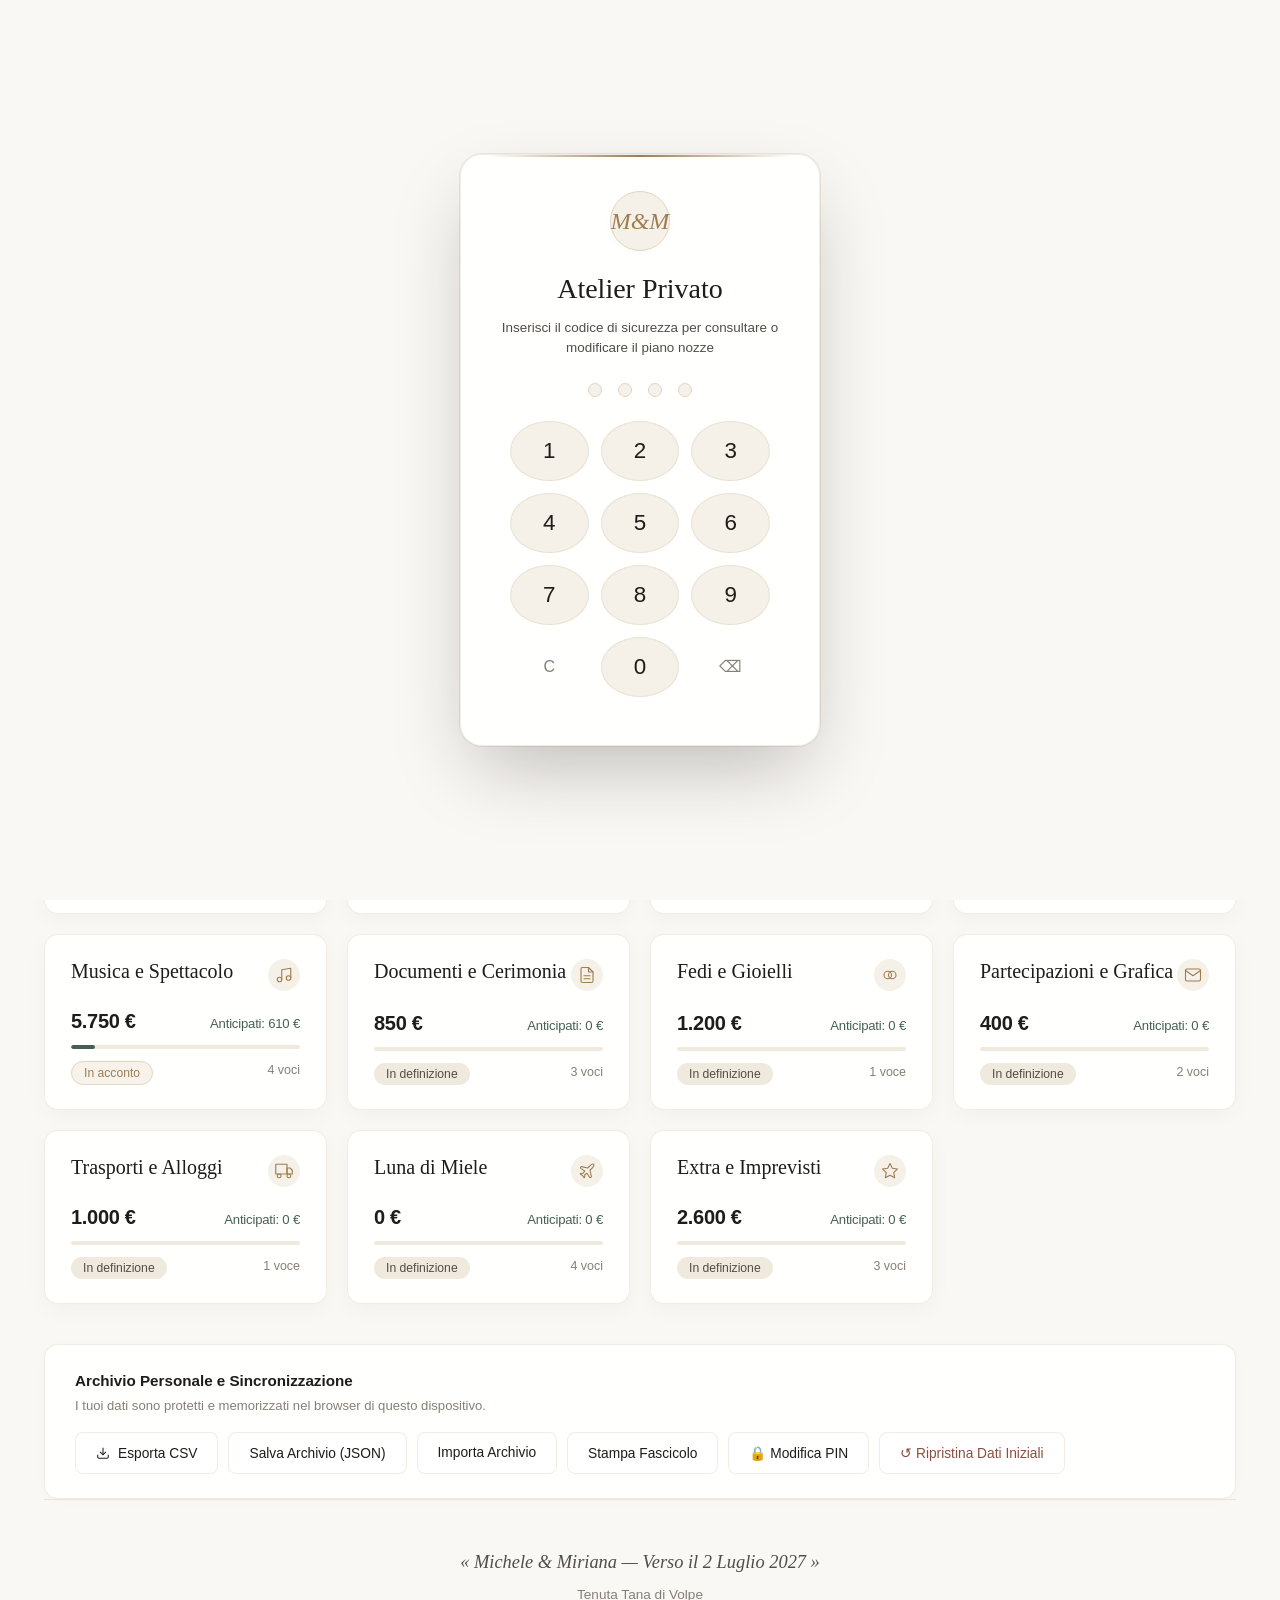
==== index.html @ f3fd460b "Gestione persistente e trasparente IVA: resoconto equazione (es. 150 + 15 = 165€), prezzo a persona " ====
<!DOCTYPE html>
<html lang="it">
<head>
  <meta charset="UTF-8">
  <meta name="viewport" content="width=device-width, initial-scale=1.0, viewport-fit=cover">
  <meta name="apple-mobile-web-app-capable" content="yes">
  <meta name="apple-mobile-web-app-status-bar-style" content="default">
  <meta name="apple-mobile-web-app-title" content="Nozze M&M">
  <meta name="theme-color" content="#FBF9F5">
  <meta name="format-detection" content="telephone=no">
  <meta name="robots" content="noindex, nofollow, noarchive">
  <meta http-equiv="Content-Security-Policy" content="default-src 'self' data: blob:; script-src 'self' 'unsafe-inline' blob:; style-src 'self' 'unsafe-inline' https://fonts.googleapis.com; font-src 'self' https://fonts.gstatic.com data:; img-src 'self' data: https: blob:; connect-src 'self' https://*.supabase.co https://rpccqbydibkmkpmrlxgv.supabase.co blob:; object-src 'none'; frame-ancestors 'none'; base-uri 'self';">
  <link rel="manifest" href="manifest.json">
  <link rel="apple-touch-icon" href="data:image/svg+xml,<svg xmlns='http://www.w3.org/2000/svg' viewBox='0 0 512 512' width='512' height='512'><rect width='512' height='512' fill='%23FBF9F5'/><circle cx='256' cy='256' r='220' stroke='%239E7D50' stroke-width='8' fill='%23F7F4EE'/><circle cx='256' cy='256' r='200' stroke='%23ECE5DA' stroke-width='4' fill='none'/><text x='50%' y='55%' dominant-baseline='middle' text-anchor='middle' font-family='Georgia, serif' font-style='italic' font-size='160' fill='%239E7D50'>M&amp;M</text></svg>">
  <title>Michele & Miriana — Il Nostro Matrimonio</title>
  <link rel="stylesheet" href="css/style.css">
</head>
<body>

  <div class="app-wrapper">

    <!-- HEADER EDITORIALE -->
    <header class="atelier-header">
      <div class="header-lead-row">
        <div class="brand-monogram-block">
          <div class="monogram-circle" title="Michele & Miriana">M&M</div>
          <div class="brand-details">
            <h1>Michele & Miriana</h1>
            <div class="brand-meta-line">
              <span class="meta-tag-soft">Venerdì, 2 Luglio 2027</span>
              <span class="meta-divider">•</span>
              <span>Tenuta Tana di Volpe</span>
              <span class="meta-divider">•</span>
              <span id="header-guests-count">112 Ospiti</span>
            </div>
          </div>
        </div>

        <!-- BLOCCO COUNTDOWN & STATO SINCRONIZZAZIONE -->
        <div class="header-time-block">
          <div class="countdown-strip">
            <span class="countdown-intro">Al Grande Giorno</span>
            <div class="countdown-counter">
              <span id="countdown-days">—</span><small>giorni</small>
              <span id="countdown-hours">—</span><small>ore</small>
              <span id="countdown-mins">—</span><small>min</small>
            </div>
          </div>
          <button type="button" class="btn-sync-badge" id="btn-manual-cloud-sync" title="Tocca per aggiornare subito dal Cloud">
            <span class="sync-dot" id="sync-status-dot"></span>
            <span id="sync-status-text">Sincronizzato</span>
          </button>
        </div>
      </div>

      <!-- NAVIGAZIONE A SCHEDE -->
      <div class="header-nav-row">
        <nav class="atelier-nav">
          <button class="nav-link-btn active" data-tab="overview">
            <svg width="15" height="15" viewBox="0 0 24 24" fill="none" stroke="currentColor" stroke-width="1.8"><rect x="3" y="3" width="7" height="7"/><rect x="14" y="3" width="7" height="7"/><rect x="14" y="14" width="7" height="7"/><rect x="3" y="14" width="7" height="7"/></svg>
            <span>Quadro<br>d'Insieme</span>
          </button>
          <button class="nav-link-btn" data-tab="expenses">
            <svg width="15" height="15" viewBox="0 0 24 24" fill="none" stroke="currentColor" stroke-width="1.8"><line x1="8" y1="6" x2="21" y2="6"/><line x1="8" y1="12" x2="21" y2="12"/><line x1="8" y1="18" x2="21" y2="18"/><line x1="3" y1="6" x2="3.01" y2="6"/><line x1="3" y1="12" x2="3.01" y2="12"/><line x1="3" y1="18" x2="3.01" y2="18"/></svg>
            <span>Voci &<br>Servizi</span>
          </button>
          <button class="nav-link-btn" data-tab="savings">
            <svg width="15" height="15" viewBox="0 0 24 24" fill="none" stroke="currentColor" stroke-width="1.8"><path d="M19 5c-1.5 0-2.8 1.4-3 2-3.5-1.5-11-.3-11 5 0 1.8 0 3 2 4.5V20h4v-2h3v2h4v-4c1-.5 1.7-1 2-2h.5c1.4 0 2.5-1.1 2.5-2.5C23 8.9 21.6 5 19 5z"/></svg>
            <span>Piano di<br>Copertura</span>
          </button>
          <button class="nav-link-btn" data-tab="balance">
            <svg width="15" height="15" viewBox="0 0 24 24" fill="none" stroke="currentColor" stroke-width="1.8"><circle cx="12" cy="12" r="10"/><path d="M12 2a14.5 14.5 0 0 0 0 20 14.5 14.5 0 0 0 0-20"/><path d="M2 12h20"/></svg>
            <span>Bilancio<br>di Coppia</span>
          </button>
          <button class="nav-link-btn" data-tab="guests">
            <svg width="15" height="15" viewBox="0 0 24 24" fill="none" stroke="currentColor" stroke-width="1.8"><path d="M17 21v-2a4 4 0 0 0-4-4H5a4 4 0 0 0-4 4v2"/><circle cx="9" cy="7" r="4"/><path d="M23 21v-2a4 4 0 0 0-3-3.87"/><path d="M16 3.13a4 4 0 0 1 0 7.75"/></svg>
            <span>Ospiti &<br>Doni</span>
          </button>
        </nav>
      </div>
    </header>

    <!-- SIMULATORE TEMPORALE (NON VISIBILE IN PRIMO PIANO, ID PRESERVATI PER COMPATIBILITÀ) -->
    <div id="timeline-stepper-panel" class="is-hidden">
      <span id="timeline-status-badge"></span>
      <span id="timeline-badge-label"></span>
      <span id="timeline-headline-date"></span>
      <span id="timeline-stat-elapsed"></span>
      <span id="timeline-stat-pct"></span>
      <span id="timeline-stat-remaining"></span>
      <button id="btn-timeline-prev"></button>
      <button id="btn-timeline-reset"></button>
      <button id="btn-timeline-next"></button>
      <input type="range" id="timeline-slider">
    </div>

    <!-- ======================================================================
         VISTA 1: QUADRO D'INSIEME
         ====================================================================== -->
    <div id="view-overview">
      
      <!-- HERO STATISTICO FINANZIARIO -->
      <section class="hero-financial-panel">
        <div class="lead-stat-block">
          <span class="stat-eyebrow">Il Nostro Matrimonio</span>
          <div class="stat-hero-number amount" id="metric-total-budget">—</div>
          <div class="stat-caption">
            Budget previsto per <span id="hero-guests-note">112</span> invitati a Tenuta Tana di Volpe
          </div>

          <!-- Barra di avanzamento a segmenti -->
          <div class="flow-bar-container">
            <div class="flow-bar-track">
              <div class="flow-bar-paid" id="flow-paid-segment"></div>
              <div class="flow-bar-remaining" id="flow-rem-segment"></div>
            </div>
            <div class="flow-bar-legend">
              <div class="flow-legend-item">
                <span class="flow-dot flow-dot-sage"></span>
                <span>Già versato: <strong id="metric-total-paid" class="amount">—</strong> (<span id="global-progress-text">—</span>)</span>
              </div>
              <div class="flow-legend-item">
                <span class="flow-dot flow-dot-bronze"></span>
                <span>Da saldare: <strong id="metric-remaining" class="amount">—</strong></span>
              </div>
            </div>
          </div>
        </div>

        <!-- Colonna Bilanciamento Intimo -->
        <div class="couple-intimate-balance">
          <div class="intimate-balance-header">
            <span class="intimate-balance-title">Anticipi di Coppia</span>
            <div class="intimate-balance-pills">
              <span class="pill-person michele">Michele</span>
              <span class="pill-person miriana">Miriana</span>
            </div>
          </div>

          <div class="balance-split-line">
            <div class="balance-split-m" id="split-bar-michele"></div>
            <div class="balance-split-mir" id="split-bar-miriana"></div>
          </div>

          <div class="intimate-balance-numbers">
            <span id="split-txt-michele" class="num">—</span>
            <span id="split-txt-miriana" class="num">—</span>
          </div>

          <div class="intimate-note">
            Tenuta Tana di Volpe, catering, fotografo e Gruppo Arechi avviati con acconti dedicati.
          </div>
        </div>
      </section>

      <!-- GALLERIA DELLE CATEGORIE -->
      <section>
        <div class="section-headline-block">
          <div>
            <h2 class="section-headline-title">Dettaglio per Aree</h2>
            <div class="section-headline-sub">Stato dei preparativi e contratti confermati</div>
          </div>
        </div>

        <div class="category-atelier-grid" id="category-cards-grid">
          <!-- Generato dinamicamente con stile sartoriale -->
        </div>
      </section>

    </div>

    <!-- ======================================================================
         VISTA 2: VOCI & SERVIZI (LEDGER RAFFINATO)
         ====================================================================== -->
    <div id="view-expenses" class="app-view-tab is-hidden">
      
      <div class="ledger-container">
        <!-- Toolbar Ricerca e Filtri -->
        <div class="ledger-toolbar">
          <div class="ledger-search-box">
            <svg width="15" height="15" viewBox="0 0 24 24" fill="none" stroke="currentColor" stroke-width="1.8"><circle cx="11" cy="11" r="8"/><line x1="21" y1="21" x2="16.65" y2="16.65"/></svg>
            <input type="text" id="search-expenses" class="ledger-search-input" placeholder="Cerca voce, atelier o note...">
          </div>

          <div class="ledger-filters">
            <select id="filter-category" class="ledger-select">
              <option value="all">Tutte le Aree</option>
            </select>

            <select id="filter-payer" class="ledger-select">
              <option value="all">Tutti i Contributi</option>
              <option value="michele">Curato da Michele</option>
              <option value="miriana">Curato da Miriana</option>
              <option value="family">Dono/Famiglie</option>
              <option value="both">Insieme (50/50)</option>
              <option value="unpaid">Da definire</option>
            </select>

            <select id="filter-status" class="ledger-select">
              <option value="all">Tutti gli Accordi</option>
              <option value="pianificato">In pianificazione</option>
              <option value="acconto">Acconto versato</option>
              <option value="saldato">Completato</option>
            </select>

            <button class="btn-noble btn-noble-primary" id="btn-new-expense-table">
              + Aggiungi
            </button>
          </div>
        </div>

        <!-- Tabella Registro -->
        <div class="ledger-table-wrap">
          <table class="ledger-table">
            <thead>
              <tr>
                <th class="col-item">Servizio & Dettaglio</th>
                <th class="col-investment">Investimento</th>
                <th class="col-advanced">Anticipi Curati</th>
                <th class="col-remaining">Rimanente</th>
                <th class="col-status">Accordo</th>
                <th class="col-notes">Accordi & Note</th>
                <th class="col-actions"></th>
              </tr>
            </thead>
            <tbody id="expenses-table-body">
              <!-- Popolato dinamicamente -->
            </tbody>
          </table>
        </div>
      </div>

    </div>

    <!-- ======================================================================
         VISTA 3: PIANO DI COPERTURA & RISERVE
         ====================================================================== -->
    <div id="view-savings" class="app-view-tab is-hidden">
      
      <!-- Intestazione Piano di Copertura con Azione Modifica -->
      <div class="view-header-strip">
        <div>
          <h2 class="section-headline-title">Piano di Copertura & Riserve</h2>
          <div class="section-headline-sub">
            <span>Dettaglio disponibilità personali, accumulo mensile e contributi dedicati</span>
            <span class="meta-divider">•</span>
            <span class="timeline-indicator-tag">
              <span class="today-dot"></span>
              <span>Stato al <strong id="savings-today-date">—</strong> (<strong id="savings-months-left-badge">—</strong> mesi all'evento)</span>
            </span>
          </div>
        </div>
        <button class="btn-noble btn-noble-primary" id="btn-open-savings-modal" type="button">
          <svg width="14" height="14" viewBox="0 0 24 24" fill="none" stroke="currentColor" stroke-width="2"><path d="M11 4H4a2 2 0 0 0-2 2v14a2 2 0 0 0 2 2h14a2 2 0 0 0 2-2v-7"/><path d="M18.5 2.5a2.121 2.121 0 0 1 3 3L12 15l-4 1 1-4 9.5-9.5z"/></svg>
          Modifica Parametri
        </button>
      </div>

      <!-- Schede Dettagliate di Accumulo & Riserve -->
      <div class="reserves-grid" id="savings-statements-container">
        <!-- Renderizzato dinamicamente da SavingsPlanView -->
      </div>

      <!-- CRUSCOTTO TRAGUARDO FINANZIARIO GENERALE & PERSONALE -->
      <div class="goal-target-card">
        <div class="goal-target-header">
          <div>
            <span class="goal-target-badge">Traguardo Finanziario Totale</span>
            <h3 class="goal-target-title" id="goal-status-headline">Calcolo distanza dall'obiettivo...</h3>
          </div>
          <div class="goal-target-pct-badge" id="goal-target-pct">0%</div>
        </div>

        <div class="goal-progress-track">
          <div class="goal-progress-bar" id="goal-progress-fill"></div>
        </div>

        <div class="goal-stats-grid">
          <div class="goal-stat-box">
            <span class="goal-stat-label">Disponibili & Accantonati Oggi</span>
            <strong class="goal-stat-val text-settled amount" id="plan-liquid-today">—</strong>
            <small class="goal-stat-sub">Sui conti e caparra versata</small>
          </div>

          <div class="goal-stat-box">
            <span class="goal-stat-label">Obiettivo Spese Totali</span>
            <strong class="goal-stat-val amount" id="plan-budget-required">—</strong>
            <small class="goal-stat-sub">31 voci pianificate</small>
          </div>

          <div class="goal-stat-box">
            <span class="goal-stat-label">Distanza dal Traguardo</span>
            <strong class="goal-stat-val amount text-terracotta" id="plan-still-to-save">—</strong>
            <small class="goal-stat-sub" id="plan-still-to-save-note">Per completare il 100%</small>
          </div>

          <div class="goal-stat-box">
            <span class="goal-stat-label">Margine Finale Previsto</span>
            <strong class="goal-stat-val amount text-sage" id="plan-safety-margin">—</strong>
            <small class="goal-stat-sub">Riserva di sicurezza</small>
          </div>
        </div>
      </div>

      <!-- CRUSCOTTO TRAGUARDI PERSONALI DEI DUE SPOSI -->
      <div class="personal-goals-grid">
        <!-- TRAGUARDO MICHELE -->
        <div class="personal-goal-card michele-card">
          <div class="personal-goal-header">
            <div>
              <span class="pill-person michele">Traguardo Michele</span>
              <h4 class="personal-goal-headline" id="goal-michele-headline">Avanzamento personale...</h4>
            </div>
            <div class="personal-goal-pct" id="goal-michele-pct">0%</div>
          </div>

          <div class="goal-progress-track">
            <div class="goal-progress-bar personal-progress-michele" id="goal-michele-fill"></div>
          </div>

          <div class="personal-goal-rows">
            <div class="personal-goal-row">
              <span class="p-row-lbl">Quota Spese da Coprire</span>
              <strong class="p-row-val amount" id="goal-michele-target">—</strong>
            </div>

            <div class="personal-goal-row">
              <span class="p-row-lbl">Cassa Attuale (ETF + Liquidità)</span>
              <div>
                <button type="button" class="value-box-dashed btn-editable-val text-settled" data-card="michele" id="goal-michele-saved" title="Clicca per aggiornare la cassa di Michele">
                  —
                </button>
              </div>
            </div>

            <div class="personal-goal-row">
              <span class="p-row-lbl">Distanza dal Traguardo</span>
              <strong class="p-row-val amount text-terracotta" id="goal-michele-still">—</strong>
            </div>

            <!-- BLOCCO DOPPIO BINARIO SEMPLICE -->
            <div class="goal-dual-track-box">
              <div class="track-line track-ideal">
                <span class="track-badge">Piano Teorico</span>
                <span class="track-desc" id="goal-michele-ideal-desc">Avresti dovuto mettere —€/mese</span>
              </div>
              <div class="track-line track-real">
                <span class="track-badge">Rotta Attuale</span>
                <span class="track-desc" id="goal-michele-real-desc">Con il ritmo attuale arrivi a —€</span>
              </div>
            </div>

            <div class="personal-goal-row border-top">
              <span class="p-row-lbl">Per chiudere al 100% senza aiuti</span>
              <strong class="p-row-val text-bronze" id="goal-michele-needed-rate">—</strong>
            </div>
          </div>
        </div>

        <!-- TRAGUARDO MIRIANA -->
        <div class="personal-goal-card miriana-card">
          <div class="personal-goal-header">
            <div>
              <span class="pill-person miriana">Traguardo Miriana</span>
              <h4 class="personal-goal-headline" id="goal-miriana-headline">Avanzamento personale...</h4>
            </div>
            <div class="personal-goal-pct" id="goal-miriana-pct">0%</div>
          </div>

          <div class="goal-progress-track">
            <div class="goal-progress-bar personal-progress-miriana" id="goal-miriana-fill"></div>
          </div>

          <div class="personal-goal-rows">
            <div class="personal-goal-row">
              <span class="p-row-lbl">Quota Spese (al netto dote genitori)</span>
              <strong class="p-row-val amount" id="goal-miriana-target">—</strong>
            </div>

            <div class="personal-goal-row">
              <span class="p-row-lbl">Cassa Attuale (XEON + Liquidità)</span>
              <div>
                <button type="button" class="value-box-dashed btn-editable-val text-settled" data-card="miriana" id="goal-miriana-saved" title="Clicca per aggiornare la cassa di Miriana">
                  —
                </button>
              </div>
            </div>

            <div class="personal-goal-row">
              <span class="p-row-lbl">Distanza dal Traguardo</span>
              <strong class="p-row-val amount text-terracotta" id="goal-miriana-still">—</strong>
            </div>

            <!-- BLOCCO DOPPIO BINARIO SEMPLICE -->
            <div class="goal-dual-track-box">
              <div class="track-line track-ideal">
                <span class="track-badge">Piano Teorico</span>
                <span class="track-desc" id="goal-miriana-ideal-desc">Avrebbe dovuto mettere —€/mese</span>
              </div>
              <div class="track-line track-real">
                <span class="track-badge">Rotta Attuale</span>
                <span class="track-desc" id="goal-miriana-real-desc">Con il ritmo attuale arriva a —€</span>
              </div>
            </div>

            <div class="personal-goal-row border-top">
              <span class="p-row-lbl">Per chiudere al 100% senza aiuti</span>
              <strong class="p-row-val text-bronze" id="goal-miriana-needed-rate">—</strong>
            </div>
          </div>
        </div>
      </div>
    </div>

    <!-- ======================================================================
         VISTA 4: BILANCIO DI COPPIA
         ====================================================================== -->
    <div id="view-balance" class="app-view-tab is-hidden">
      
      <!-- QUADRO DI RIPARTIZIONE ACCORDI & RESPONSABILITÀ -->
      <section class="settlement-hero-panel">
        <div class="settlement-card">
          <span class="stat-eyebrow">Ripartizione Quote di Spesa</span>
          <div class="settlement-comparison-row">
            <div>
              <span class="pill-person michele">Michele</span>
              <div class="settlement-amount amount" id="balance-owed-michele">—</div>
              <small class="settlement-sub">Quota spese da sostenere</small>
            </div>
            <div class="settlement-vs">VS</div>
            <div>
              <span class="pill-person miriana">Miriana</span>
              <div class="settlement-amount amount" id="balance-owed-miriana">—</div>
              <small class="settlement-sub" id="balance-owed-miriana-sub">Quota al netto dono genitori</small>
            </div>
          </div>
        </div>

        <div class="settlement-card">
          <span class="stat-eyebrow">Quote Già Versate</span>
          <div class="settlement-comparison-row">
            <div>
              <span class="pill-person michele">Michele</span>
              <div class="settlement-amount amount text-positive" id="balance-paid-michele-hero">—</div>
              <small class="settlement-sub">Versati (55%)</small>
            </div>
            <div class="settlement-vs">VS</div>
            <div>
              <span class="pill-person miriana">Miriana</span>
              <div class="settlement-amount amount text-positive" id="balance-paid-miriana-hero">—</div>
              <small class="settlement-sub">Versati (45%)</small>
            </div>
          </div>
        </div>
      </section>

      <div class="balance-duo-cards">
        <div class="balance-duo-panel">
          <div class="reserve-panel-header">
            <div>
              <h3 class="reserve-panel-title">Curato da Michele</h3>
              <div class="balance-panel-sub" id="balance-michele-pct">—% degli anticipi correnti</div>
            </div>
            <span class="pill-person michele" id="badge-count-michele">0 voci</span>
          </div>
          <div class="balance-hero-amount michele amount" id="balance-michele-paid">—</div>
          <div class="balance-items-list" id="list-michele-items">
            <!-- Generato dinamicamente -->
          </div>
        </div>

        <div class="balance-duo-panel">
          <div class="reserve-panel-header">
            <div>
              <h3 class="reserve-panel-title">Curato da Miriana</h3>
              <div class="balance-panel-sub" id="balance-miriana-pct">—% degli anticipi correnti</div>
            </div>
            <span class="pill-person miriana" id="badge-count-miriana">0 voci</span>
          </div>
          <div class="balance-hero-amount miriana amount" id="balance-miriana-paid">—</div>
          <div class="balance-items-list" id="list-miriana-items">
            <!-- Generato dinamicamente -->
          </div>
        </div>
      </div>

      <!-- SEZIONE DONI & CONTRIBUTI DELLE FAMIGLIE -->
      <div class="balance-duo-panel family-balance-panel" id="balance-family-gifts-container" style="display: none; margin-top: 24px;">
        <div class="reserve-panel-header">
          <div>
            <h3 class="reserve-panel-title">🎁 Doni e Anticipi Versati dalle Famiglie</h3>
            <div class="balance-panel-sub">Quote esterne pagate direttamente ai fornitori (senza intaccare i risparmi personali)</div>
          </div>
          <span class="pill-person family-badge" id="badge-count-family">0 doni</span>
        </div>
        <div class="balance-hero-amount text-settled amount" id="balance-family-paid-total">0 €</div>
        <div class="balance-items-list" id="list-family-items">
          <!-- Generato dinamicamente -->
        </div>
      </div>

      <div class="suggestion-box">
        <div class="suggestion-title">
          Armonia dei Pagamenti
        </div>
        <div id="balance-suggestion-text">
          Calcolo in corso...
        </div>
      </div>

    </div>

    <!-- ======================================================================
         VISTA 5: OSPITI & DONI RICEVUTI
         ====================================================================== -->
    <div id="view-guests" class="is-hidden">
      <!-- HERO OSPITI & DONI -->
      <section class="guests-hero-panel">
        <div class="guests-stat-card">
          <span class="stat-eyebrow">Ospiti Complessivi</span>
          <div class="stat-hero-number amount" id="guests-total-count">0</div>
          <div class="stat-caption">
            <span id="guests-breakdown-sub">—</span>
          </div>
        </div>

        <div class="guests-stat-card">
          <span class="stat-eyebrow">Ripartizione Presenze</span>
          <div class="guests-ratio-bar">
            <div class="ratio-segment michele" id="ratio-seg-michele"></div>
            <div class="ratio-segment miriana" id="ratio-seg-miriana"></div>
          </div>
          <div class="guests-ratio-legend">
            <span>Lato Michele: <strong id="ratio-pct-michele">—%</strong></span>
            <span>Lato Miriana: <strong id="ratio-pct-miriana">—%</strong></span>
          </div>
        </div>

        <div class="guests-stat-card">
          <span class="stat-eyebrow">Monte Regali / Buste</span>
          <div class="stat-hero-number amount" id="guests-total-gifts">—</div>
          <div class="stat-caption">
            Già ricevuti: <strong id="guests-gifts-received" class="text-settled amount">—</strong>
          </div>
        </div>
      </section>

      <!-- BARRA AZIONI E FILTRI OSPITI -->
      <div class="guests-toolbar">
        <div class="filter-controls-group">
          <div class="search-input-wrap">
            <svg class="search-icon" width="14" height="14" viewBox="0 0 24 24" fill="none" stroke="currentColor" stroke-width="2"><circle cx="11" cy="11" r="8"/><line x1="21" y1="21" x2="16.65" y2="16.65"/></svg>
            <input type="text" id="search-guests" class="search-field" placeholder="Cerca invitato per nome o nota...">
          </div>
          <select id="filter-guests-party" class="filter-select-noble">
            <option value="all">Tutti i Lati (Michele, Miriana, Comuni)</option>
            <option value="michele">Invitati di Michele</option>
            <option value="miriana">Invitati di Miriana</option>
            <option value="both">Invitati Comuni</option>
          </select>
          <select id="filter-guests-gift" class="filter-select-noble">
            <option value="all">Tutti i Regali</option>
            <option value="received">Regalo Ricevuto</option>
            <option value="pending">Regalo in Sospeso</option>
          </select>
        </div>

        <button type="button" class="btn-noble btn-noble-primary" id="btn-add-guest">
          <svg width="14" height="14" viewBox="0 0 24 24" fill="none" stroke="currentColor" stroke-width="2"><line x1="12" y1="5" x2="12" y2="19"/><line x1="5" y1="12" x2="19" y2="12"/></svg>
          Nuovo Invitato
        </button>
      </div>

      <!-- LISTA DEGLI INVITATI A CARD ERGONOMICHE -->
      <div class="guests-grid" id="guests-grid-container">
        <!-- Generato dinamicamente -->
      </div>
    </div>

    <!-- ARCHIVIO PERSONALE & SINCRONIZZAZIONE -->
    <div class="archive-vault-card">
      <div>
        <div class="archive-vault-title">Archivio Personale e Sincronizzazione</div>
        <div class="archive-vault-desc">I tuoi dati sono protetti e memorizzati nel browser di questo dispositivo.</div>
      </div>
      <div class="vault-actions-group">
        <button class="btn-noble btn-noble-secondary" id="btn-export-csv" title="Esporta documento di riepilogo">
          <svg width="14" height="14" viewBox="0 0 24 24" fill="none" stroke="currentColor" stroke-width="1.8"><path d="M21 15v4a2 2 0 0 1-2 2H5a2 2 0 0 1-2-2v-4"/><polyline points="7 10 12 15 17 10"/><line x1="12" y1="15" x2="12" y2="3"/></svg>
          Esporta CSV
        </button>
        <button class="btn-noble btn-noble-secondary" id="btn-export-json">
          Salva Archivio (JSON)
        </button>
        <label class="btn-noble btn-noble-secondary btn-file-label">
          Importa Archivio
          <input type="file" id="file-import-json" accept=".json" class="file-input-hidden">
        </label>
        <button class="btn-noble btn-noble-secondary" id="btn-print" title="Stampa o Salva PDF">
          Stampa Fascicolo
        </button>
        <button class="btn-noble btn-noble-secondary" id="btn-change-pin" type="button">
          🔒 Modifica PIN
        </button>
        <button class="btn-noble btn-noble-secondary text-accent-terracotta" id="btn-reset-data">
          ↺ Ripristina Dati Iniziali
        </button>
        <span id="header-current-date" class="is-hidden"></span>
        <button id="btn-new-expense" class="is-hidden"></button>
      </div>
    </div>

    <!-- FOOTER ATELIER -->
    <footer class="atelier-footer">
      <div class="atelier-footer-quote">« Michele & Miriana — Verso il 2 Luglio 2027 »</div>
      <div>Tenuta Tana di Volpe</div>
    </footer>

  </div>

  <!-- ======================================================================
       MODALE INSERIMENTO / MODIFICA SPESA
       ====================================================================== -->
  <div class="modal-overlay" id="expense-modal">
    <div class="modal-sheet">
      <div class="modal-sheet-header">
        <h3 class="modal-sheet-title" id="modal-title">Nuova Voce</h3>
        <button class="modal-close-icon" id="modal-close-btn">&times;</button>
      </div>

      <form id="expense-form">
        <div class="modal-sheet-body">
          
          <div class="form-group-noble">
            <label class="form-label-noble" for="expense-item">Nome Servizio / Dettaglio *</label>
            <input type="text" id="expense-item" class="form-input-noble" required placeholder="Es. Bouquet principale, Alloggio ospiti, Fedi nuziali...">
          </div>

          <div class="form-grid-2">
            <div class="form-group-noble">
              <label class="form-label-noble" for="expense-category">Area del Matrimonio</label>
              <select id="expense-category" class="form-select-noble">
                <!-- Popolato dinamicamente -->
              </select>
            </div>

            <div class="form-group-noble">
              <div class="budget-label-row">
                <label class="form-label-noble" id="lbl-expense-amount" for="expense-budget">Importo (€)</label>
                <label class="vat-toggle-pill" for="expense-has-vat" title="Spunta per scorporare/aggiungere l'IVA in modo trasparente e persistente">
                  <input type="checkbox" id="expense-has-vat">
                  <span>Applica IVA</span>
                </label>
              </div>

              <!-- Input importo base (se catering è il prezzo a persona es. 150€, altrimenti totale imponibile) -->
              <input type="number" id="expense-net-amount" class="form-input-noble num" step="any" min="0" placeholder="0">
              
              <!-- Selettore Aliquota e Resoconto Trasparente IVA -->
              <div class="vat-calculator-bar" id="expense-vat-panel">
                <div class="vat-rate-selection">
                  <span class="vat-sub-label">Aliquota:</span>
                  <label class="vat-radio-chip">
                    <input type="radio" name="vat-rate" value="10" checked>
                    <span>10% (Catering / Ristorazione)</span>
                  </label>
                  <label class="vat-radio-chip">
                    <input type="radio" name="vat-rate" value="22">
                    <span>22% (Fornitori standard)</span>
                  </label>
                  <label class="vat-radio-chip">
                    <input type="radio" name="vat-rate" value="4">
                    <span>4% (Agevolata)</span>
                  </label>
                </div>
                <!-- Resoconto esatto richiesto: 150 + 15 = 165 € -->
                <div class="vat-formula-equation" id="vat-formula-text">
                  150 € + 15 € (IVA 10%) = 165 €
                </div>
              </div>

              <!-- Campo di riepilogo lordo complessivo calcolato -->
              <div class="budget-total-summary-card">
                <span class="budget-summary-label" id="budget-summary-label">Budget Complessivo della Spesa:</span>
                <strong class="budget-summary-val amount text-settled" id="budget-summary-val">0 €</strong>
                <input type="hidden" id="expense-budget" value="0">
              </div>
            </div>
          </div>

          <div class="form-grid-2">
            <!-- Ripartizione Responsabilità Economica (Chi deve sostenerla) -->
            <div class="form-group-noble">
              <label class="form-label-noble" for="expense-split-type">Competenza Economica (A carico di)</label>
              <select id="expense-split-type" class="form-select-noble">
                <option value="equal">Spesa Comune (Divisa 50% e 50%)</option>
                <option value="michele">Personale di Michele (100% Michele)</option>
                <option value="miriana">Personale di Miriana (100% Miriana)</option>
                <option value="guests">Proporzionale agli Invitati (% Ospiti)</option>
              </select>
            </div>

            <!-- Tipologia Costo: Reale / Contratto vs Stimato -->
            <div class="form-group-noble">
              <label class="form-label-noble" for="expense-is-estimate">Tipologia Costo</label>
              <select id="expense-is-estimate" class="form-select-noble">
                <option value="false">🔒 Costo Reale / a Contratto</option>
                <option value="true">📝 Costo Stimato / da Definire</option>
              </select>
            </div>
          </div>

          <!-- Quote Versate dagli Sposi e dalle Famiglie -->
          <div class="modal-advances-box">
            <label class="form-label-noble mb-xs">Accordi & Anticipi degli Sposi (Conti Personali)</label>
            
            <div class="form-grid-2">
              <div class="form-group-noble mb-xs">
                <label class="form-label-noble text-michele">Quota di Michele (€)</label>
                <input type="number" id="expense-paid-michele" class="form-input-noble num" step="any" min="0" value="0">
              </div>

              <div class="form-group-noble mb-xs">
                <label class="form-label-noble text-miriana">Quota di Miriana (€)</label>
                <input type="number" id="expense-paid-miriana" class="form-input-noble num" step="any" min="0" value="0">
              </div>
            </div>

            <div class="quick-split-bar">
              <button type="button" class="split-tag-btn" id="split-5050">Insieme 50/50</button>
              <button type="button" class="split-tag-btn" id="split-all-michele">Curato da Michele</button>
              <button type="button" class="split-tag-btn" id="split-all-miriana">Curato da Miriana</button>
              <button type="button" class="split-tag-btn" id="split-reset">Azzera</button>
            </div>

            <!-- Sezione Doni & Acconti Famiglie Esterne (Non intacca i conti personali degli sposi) -->
            <div class="family-gift-advances-section">
              <div class="family-gift-title">
                <span>🎁 Dono / Pagato dalle Famiglie (Non tocca i risparmi personali)</span>
              </div>
              <div class="form-grid-2">
                <div class="form-group-noble mb-xs">
                  <label class="form-label-noble" for="expense-paid-family-michele">Famiglia Michele / Sposo (€)</label>
                  <input type="number" id="expense-paid-family-michele" class="form-input-noble num" step="any" min="0" value="0" placeholder="0">
                </div>

                <div class="form-group-noble mb-xs">
                  <label class="form-label-noble" for="expense-paid-family-miriana">Famiglia Miriana / Sposa (€)</label>
                  <input type="number" id="expense-paid-family-miriana" class="form-input-noble num" step="any" min="0" value="0" placeholder="0">
                </div>
              </div>
              <div class="input-hint-sub">Es. Acconto vestito o regalo abito: il fornitore risulterà regolarmente pagato, senza alterare il piano di accumulo mensile degli sposi.</div>
            </div>
          </div>

          <div class="form-grid-2">
            <div class="form-group-noble">
              <label class="form-label-noble" for="expense-supplier">Atelier / Fornitore</label>
              <input type="text" id="expense-supplier" class="form-input-noble" placeholder="Es. Atelier, Fotografo, Musicisti...">
            </div>

            <div class="form-group-noble">
              <label class="form-label-noble" for="expense-status">Stato Accordo</label>
              <select id="expense-status" class="form-select-noble">
                <option value="pianificato">In pianificazione</option>
                <option value="acconto">Acconto versato</option>
                <option value="saldato">Completamente saldato</option>
              </select>
            </div>
          </div>

          <!-- Componenti Staff da conteggiare al Catering (50%) -->
          <div class="form-group-noble" id="expense-staff-group">
            <label class="form-label-noble" for="expense-staff-count">
              Membri Staff / Fornitori presenti al Banchetto (50% Catering • 82,50€)
            </label>
            <input type="number" id="expense-staff-count" class="form-input-noble num" min="0" max="20" step="1" value="0" placeholder="0">
            <div class="input-hint-sub">Es. Fotografo = 2 o 3 operatori, Band = 4 musicisti, ecc. Verranno sommati automaticamente ai pasti staff del catering.</div>
          </div>

          <div class="form-group-noble mb-0">
            <label class="form-label-noble" for="expense-notes">Note & Accordi Particolari</label>
            <textarea id="expense-notes" class="form-textarea-noble" rows="2" placeholder="Dettagli contratto, prove, sconti concordati..."></textarea>
          </div>

        </div>

        <div class="modal-sheet-footer">
          <button type="button" class="btn-noble btn-noble-secondary" id="modal-cancel-btn">Annulla</button>
          <button type="submit" class="btn-noble btn-noble-primary" id="modal-save-btn">Salva Voce</button>
        </div>
      </form>
    </div>
  </div>

  <!-- ======================================================================
       MODALE PIANO DI COPERTURA & RISERVE
       ====================================================================== -->
  <div class="modal-overlay" id="savings-modal">
    <div class="modal-sheet savings-modal-sheet">
      <div class="modal-sheet-header">
        <div>
          <h3 class="modal-sheet-title">Parametri Piano di Copertura</h3>
          <div class="modal-sheet-subtitle">Modifica i ritmi di risparmio, le dotazioni e le stime di contribuzione</div>
        </div>
        <button class="btn-close-modal" id="close-savings-modal-btn" aria-label="Chiudi finestra">
          <svg width="20" height="20" viewBox="0 0 24 24" fill="none" stroke="currentColor" stroke-width="1.8"><line x1="18" y1="6" x2="6" y2="18"></line><line x1="6" y1="6" x2="18" y2="18"></line></svg>
        </button>
      </div>

      <form id="savings-form">
        <div class="modal-sheet-body">

          <!-- Calcolo Automatico Mesi da Calendario -->
          <div class="calendar-sync-notice">
            <div class="calendar-sync-info">
              <span class="today-dot"></span>
              <div>
                <div class="calendar-sync-title">Calcolo Automatico Mesi in Tempo Reale</div>
                <div class="calendar-sync-sub" id="calendar-sync-timeline-text">
                  Sincronizzato dinamicamente con il calendario fino al 2 Luglio 2027
                </div>
              </div>
            </div>
            <label class="toggle-checkbox-label" for="sp-auto-months-checkbox">
              <input type="checkbox" id="sp-auto-months-checkbox" checked>
              <span>Automatico</span>
            </label>
          </div>

          <!-- Sezione Riserva Michele -->
          <div class="form-section-card">
            <div class="form-section-header">
              <span class="pill-person michele">Michele</span>
              <h4 class="form-section-title">Riserva Personale & Accumulo</h4>
            </div>
            <div class="form-grid-row">
              <div class="form-group-noble">
                <label class="form-label-noble" for="sp-michele-monthly">Risparmio Mensile (€/mese)</label>
                <input type="number" id="sp-michele-monthly" class="form-input-noble" min="0" step="10" required>
              </div>
              <div class="form-group-noble">
                <label class="form-label-noble" for="sp-michele-initial">Dotazione Iniziale (€)</label>
                <input type="number" id="sp-michele-initial" class="form-input-noble" min="0" step="100" required>
              </div>
            </div>
            <div class="form-grid-row">
              <div class="form-group-noble">
                <label class="form-label-noble" for="sp-michele-months-done">Mesi Già Accantonati <span class="auto-tag-indicator">(Auto)</span></label>
                <input type="number" id="sp-michele-months-done" class="form-input-noble" min="0" step="1" required>
              </div>
              <div class="form-group-noble">
                <label class="form-label-noble" for="sp-michele-months-todo">Mesi da Accantonare <span class="auto-tag-indicator">(Auto)</span></label>
                <input type="number" id="sp-michele-months-todo" class="form-input-noble" min="0" step="1" required>
              </div>
            </div>
          </div>

          <!-- Sezione Riserva Miriana -->
          <div class="form-section-card">
            <div class="form-section-header">
              <span class="pill-person miriana">Miriana</span>
              <h4 class="form-section-title">Riserva Personale & Accumulo</h4>
            </div>
            <div class="form-grid-row">
              <div class="form-group-noble">
                <label class="form-label-noble" for="sp-miriana-monthly">Risparmio Mensile (€/mese)</label>
                <input type="number" id="sp-miriana-monthly" class="form-input-noble" min="0" step="10" required>
              </div>
              <div class="form-group-noble">
                <label class="form-label-noble" for="sp-miriana-initial">Dotazione Iniziale (€)</label>
                <input type="number" id="sp-miriana-initial" class="form-input-noble" min="0" step="100" required>
              </div>
            </div>
            <div class="form-grid-row">
              <div class="form-group-noble">
                <label class="form-label-noble" for="sp-miriana-months-done">Mesi Già Accantonati <span class="auto-tag-indicator">(Auto)</span></label>
                <input type="number" id="sp-miriana-months-done" class="form-input-noble" min="0" step="1" required>
              </div>
              <div class="form-group-noble">
                <label class="form-label-noble" for="sp-miriana-months-todo">Mesi da Accantonare <span class="auto-tag-indicator">(Auto)</span></label>
                <input type="number" id="sp-miriana-months-todo" class="form-input-noble" min="0" step="1" required>
              </div>
            </div>
          </div>

          <!-- Sezione Stime Doni & Ricevimento -->
          <div class="form-section-card">
            <div class="form-section-header">
              <span class="badge-status acconto">Ricevimento & Doni</span>
              <h4 class="form-section-title">Parametri Ospiti & Stime Doni</h4>
            </div>
            <div class="form-grid-row">
              <div class="form-group-noble">
                <label class="form-label-noble" for="sp-guests-count">Numero Ospiti Previsti</label>
                <input type="number" id="sp-guests-count" class="form-input-noble" min="1" max="500" step="1" required>
              </div>
              <div class="form-group-noble">
                <label class="form-label-noble" for="sp-staff-meals">Pasti Staff / Fornitori (50% Catering)</label>
                <input type="number" id="sp-staff-meals" class="form-input-noble" min="0" max="50" step="1" value="0">
              </div>
            </div>
            <div class="form-grid-row">
              <div class="form-group-noble">
                <label class="form-label-noble" for="sp-gifts-estimated">Stima Doni / Buste (€)</label>
                <input type="number" id="sp-gifts-estimated" class="form-input-noble" min="0" step="100" required>
              </div>
              <div class="form-group-noble">
                <label class="form-label-noble">Anticipi Donati dalle Famiglie</label>
                <div class="form-input-noble static-val text-settled font-semibold" id="sp-family-advanced-display">0 € (da spese)</div>
                <input type="hidden" id="sp-family-pledged" value="0">
                <input type="hidden" id="sp-family-advanced" value="0">
              </div>
            </div>
            <div class="form-group-noble form-group-last">
              <div class="input-hint-sub">La stima calcola automaticamente 100€ a persona (aggiornabile manualmente se desiderato). Le quote anticipate da genitori e famiglie sono calcolate in automatico dalle singole spese registrate.</div>
            </div>
          </div>

        </div>

        <div class="modal-sheet-footer">
          <button type="button" class="btn-noble btn-noble-secondary" id="cancel-savings-btn">Annulla</button>
          <button type="submit" class="btn-noble btn-noble-primary">Salva Parametri</button>
        </div>
      </form>
    </div>
  </div>

  <!-- ======================================================================
       MODALE INSERIMENTO / MODIFICA OSPITE
       ====================================================================== -->
  <div class="modal-overlay" id="guest-modal">
    <div class="modal-sheet">
      <div class="modal-sheet-header">
        <h3 class="modal-sheet-title" id="guest-modal-title">Nuovo Invitato</h3>
        <button class="modal-close-icon" id="guest-modal-close-btn">&times;</button>
      </div>

      <form id="guest-form">
        <div class="modal-sheet-body">
          <div class="form-group-noble">
            <label class="form-label-noble" for="guest-name">Nome / Famiglia *</label>
            <input type="text" id="guest-name" class="form-input-noble" required placeholder="Es. Famiglia Rossi, Marco Bianchi...">
          </div>

          <div class="form-group-noble">
            <label class="form-label-noble" for="guest-party">Parte / Lato</label>
            <select id="guest-party" class="form-select-noble">
              <option value="both">Ospite Comune (Entrambi)</option>
              <option value="michele">Lato Michele</option>
              <option value="miriana">Lato Miriana</option>
            </select>
          </div>

          <!-- Composizione Nucleo: Adulti e Bambini -->
          <div class="form-grid-2">
            <div class="form-group-noble">
              <label class="form-label-noble" for="guest-adults-count">Adulti (165€ • Dono 100€)</label>
              <div class="stepper-input-wrap">
                <button type="button" class="btn-stepper-touch" id="btn-adults-dec">-</button>
                <input type="number" id="guest-adults-count" class="form-input-noble num" min="0" max="20" step="1" value="1" required>
                <button type="button" class="btn-stepper-touch" id="btn-adults-inc">+</button>
              </div>
            </div>

            <div class="form-group-noble">
              <label class="form-label-noble" for="guest-children-count">Bambini (50% • 82,50€)</label>
              <div class="stepper-input-wrap">
                <button type="button" class="btn-stepper-touch" id="btn-children-dec">-</button>
                <input type="number" id="guest-children-count" class="form-input-noble num" min="0" max="20" step="1" value="0" required>
                <button type="button" class="btn-stepper-touch" id="btn-children-inc">+</button>
              </div>
            </div>
          </div>

          <!-- Totale coperti calcolato -->
          <div class="input-hint-sub mb-sm" id="guest-coperti-summary">Totale coperti a tavola: 1 persona (1 adulto, 0 bambini)</div>

          <div class="modal-advances-box">
            <label class="form-label-noble mb-xs">Regalo / Busta Economica</label>
            <div class="form-grid-2">
              <div class="form-group-noble mb-xs">
                <label class="form-label-noble" for="guest-gift">Valore Regalo Previsto (€)</label>
                <input type="number" id="guest-gift" class="form-input-noble num" step="50" min="0" value="100">
              </div>

              <div class="form-group-noble mb-xs">
                <label class="form-label-noble" for="guest-gift-status">Stato Ricezione</label>
                <select id="guest-gift-status" class="form-select-noble">
                  <option value="pending">In attesa / Non ancora ricevuto</option>
                  <option value="received">Regalo già ricevuto</option>
                </select>
              </div>
            </div>
            <div class="input-hint-sub">Calcolato in automatico a 100€ per adulto (i bambini sono esclusi dal dono), modificabile in qualsiasi momento.</div>
          </div>

          <div class="form-group-noble mb-0">
            <label class="form-label-noble" for="guest-notes">Note, Tavolo o Allergie</label>
            <textarea id="guest-notes" class="form-textarea-noble" rows="2" placeholder="Es. Tavolo amici, vegetariano, bambini..."></textarea>
          </div>
        </div>

        <div class="modal-sheet-footer">
          <button type="button" class="btn-noble btn-noble-secondary" id="guest-modal-cancel-btn">Annulla</button>
          <button type="submit" class="btn-noble btn-noble-primary" id="guest-modal-save-btn">Salva Invitato</button>
        </div>
      </form>
    </div>
  </div>

  <!-- TOAST SHELF -->
  <div class="toast-shelf" id="toast-container"></div>

  <!-- CORTINA DI SICUREZZA PIN SARTORIALE -->
  <div class="pin-gate-overlay is-hidden" id="pin-gate-overlay">
    <div class="pin-gate-card">
      <div class="pin-gate-monogram">M&M</div>
      <h2 class="pin-gate-title">Atelier Privato</h2>
      <p class="pin-gate-sub">Inserisci il codice di sicurezza per consultare o modificare il piano nozze</p>

      <div class="pin-dots-display" id="pin-dots-display">
        <span class="pin-dot"></span>
        <span class="pin-dot"></span>
        <span class="pin-dot"></span>
        <span class="pin-dot"></span>
      </div>

      <div class="pin-error-feedback is-hidden" id="pin-error-feedback">Codice non corretto. Riprova.</div>

      <div class="pin-numpad" id="pin-numpad">
        <button type="button" class="pin-key" data-key="1">1</button>
        <button type="button" class="pin-key" data-key="2">2</button>
        <button type="button" class="pin-key" data-key="3">3</button>
        <button type="button" class="pin-key" data-key="4">4</button>
        <button type="button" class="pin-key" data-key="5">5</button>
        <button type="button" class="pin-key" data-key="6">6</button>
        <button type="button" class="pin-key" data-key="7">7</button>
        <button type="button" class="pin-key" data-key="8">8</button>
        <button type="button" class="pin-key" data-key="9">9</button>
        <button type="button" class="pin-key pin-key-action" id="btn-pin-clear" title="Cancella">C</button>
        <button type="button" class="pin-key" data-key="0">0</button>
        <button type="button" class="pin-key pin-key-action" id="btn-pin-back" title="Indietro">⌫</button>
      </div>
    </div>
  </div>

  <!-- CLEAN ARCHITECTURE LAYERS -->
  <script src="js/data.js"></script>
  <script src="js/domain/entities.js"></script>
  <script src="js/services/formatters.js"></script>
  <script src="js/repositories/expense-repository.js"></script>
  <script src="js/usecases/usecases.js"></script>
  <script src="js/ui/views.js"></script>
  <script src="js/main.js"></script>
</body>
</html>
---- css/style.css ----
/* ==========================================================================
   MICHELE & MIRIANA — 2 LUGLIO 2027
   ESTETICA EDITORIALE DI LUSSO / ATELIER PRIVATO — VISIONE 2027
   Design: Tipografia d'alta moda, palette naturale lino & bronzo, zero cliché AI
   ========================================================================== */

@import url('https://fonts.googleapis.com/css2?family=Cormorant+Garamond:ital,wght@0,300;0,400;0,500;0,600;1,400;1,500&family=Plus+Jakarta+Sans:wght@300;400;500;600&display=swap');

:root {
  /* Tavolozza Cromatica Silenziosa & Raffinata (Visione 2027: Lino di Seta & Sabbia Calda) */
  --canvas-bg: #FAF8F5;
  --surface-pure: rgba(255, 255, 255, 0.88);
  --surface-tint: #F5F1E9;
  --surface-warm: #EFE9DE;

  /* Linee e Cornici Ultra-Sottili (Hairline di Precisione) */
  --border-hairline: rgba(158, 125, 80, 0.14);
  --border-subtle: rgba(158, 125, 80, 0.22);
  --border-focus: #9E7D50;

  /* Tipografia Sartoriale */
  --ink-primary: #1F1C19;
  --ink-secondary: #524C46;
  --ink-muted: #877F76;
  --ink-light: #BDB5AA;

  /* Accenti Sartoriali Nobili */
  --accent-bronze: #9E7D50;
  --accent-bronze-light: #F7F3EB;
  --accent-bronze-border: #E2D5C0;

  --accent-terracotta: #8C4E40;
  --accent-terracotta-soft: #F9EFEB;

  --accent-sage: #456151;
  --accent-sage-soft: #EDF3EF;

  /* Tag Personali Delicati (Eleganza Sussurrata) */
  --person-michele: #354E5F;
  --person-michele-bg: #EEF4F8;
  --person-michele-border: #D0DEE7;

  --person-miriana: #754251;
  --person-miriana-bg: #F8EDF2;
  --person-miriana-border: #E9D2DC;

  /* Font Families */
  --font-serif: 'Cormorant Garamond', Georgia, 'Times New Roman', serif;
  --font-sans: 'Plus Jakarta Sans', -apple-system, BlinkMacSystemFont, 'Segoe UI', Roboto, sans-serif;

  /* Ombre Atmosferiche Calde & Sartoriali (Haute Couture) */
  --shadow-soft: 0 2px 10px rgba(31, 28, 25, 0.025);
  --shadow-card: 0 6px 24px -2px rgba(31, 28, 25, 0.04), 0 1px 3px rgba(31, 28, 25, 0.015);
  --shadow-hover: 0 12px 36px -4px rgba(158, 125, 80, 0.1), 0 3px 8px rgba(31, 28, 25, 0.02);
  --shadow-elevation: 0 20px 48px -8px rgba(31, 28, 25, 0.08), 0 4px 14px -2px rgba(31, 28, 25, 0.03);
  --shadow-modal: 0 32px 80px -16px rgba(25, 20, 15, 0.28), 0 0 0 1px rgba(158, 125, 80, 0.15);
  --shadow-bronze-glow: 0 0 0 3px rgba(158, 125, 80, 0.14);

  /* Curve e Spazi */
  --radius-xs: 4px;
  --radius-sm: 8px;
  --radius-md: 14px;
  --radius-lg: 22px;
  --radius-full: 9999px;

  --ease-smooth: all 0.32s cubic-bezier(0.16, 1, 0.3, 1);
}

/* Reset & Scaffolding */
*, *::before, *::after {
  box-sizing: border-box;
  margin: 0;
  padding: 0;
}

body {
  font-family: var(--font-sans);
  background-color: var(--canvas-bg);
  color: var(--ink-primary);
  line-height: 1.6;
  -webkit-font-smoothing: antialiased;
  min-height: 100vh;
  position: relative;
  font-weight: 400;
}

/* Texture carta pregiata invisibile al colpo d'occhio ma percettibile al senso di calore */
body::before {
  content: "";
  position: fixed;
  inset: 0;
  pointer-events: none;
  background-image: radial-gradient(var(--border-hairline) 0.65px, transparent 0.65px);
  background-size: 28px 28px;
  opacity: 0.45;
  z-index: 0;
}

.app-wrapper {
  position: relative;
  z-index: 1;
  max-width: 1240px;
  margin: 0 auto;
  padding: 32px 24px 96px 24px;
}

/* Numeri tabulari per una leggibilità da pubblicazione d'arte */
.num, .amount, .currency {
  font-variant-numeric: tabular-nums;
  letter-spacing: -0.015em;
}

/* ==========================================================================
   HEADER PRINCIPALE — MONOGRAFIA EDITORIALE
   ========================================================================== */
.atelier-header {
  background: var(--surface-pure);
  border: 1px solid var(--border-hairline);
  border-radius: var(--radius-lg);
  padding: 36px 44px 28px 44px;
  margin-bottom: 32px;
  box-shadow: var(--shadow-card);
  position: relative;
}

/* Sottile filetto superiore in bronzo nobile */
.atelier-header::before {
  content: "";
  position: absolute;
  top: 0;
  left: 44px;
  right: 44px;
  height: 2px;
  background: linear-gradient(90deg, transparent, var(--accent-bronze), transparent);
}

.header-lead-row {
  display: flex;
  justify-content: space-between;
  align-items: center;
  flex-wrap: wrap;
  gap: 28px;
  padding-bottom: 28px;
  border-bottom: 1px solid var(--border-hairline);
}

.brand-monogram-block {
  display: flex;
  align-items: center;
  gap: 24px;
}

.monogram-circle {
  width: 68px;
  height: 68px;
  border-radius: 50%;
  border: 1px solid var(--accent-bronze-border);
  background: var(--surface-tint);
  display: flex;
  align-items: center;
  justify-content: center;
  font-family: var(--font-serif);
  font-size: 1.75rem;
  font-style: italic;
  font-weight: 400;
  color: var(--accent-bronze);
  box-shadow: var(--shadow-soft);
  position: relative;
  flex-shrink: 0;
}

.monogram-circle::after {
  content: "";
  position: absolute;
  inset: 4px;
  border-radius: 50%;
  border: 1px solid var(--border-hairline);
}

.brand-details h1 {
  font-family: var(--font-serif);
  font-size: 2.5rem;
  font-weight: 400;
  letter-spacing: -0.01em;
  color: var(--ink-primary);
  line-height: 1.1;
}

.brand-meta-line {
  display: flex;
  align-items: center;
  flex-wrap: wrap;
  gap: 12px;
  margin-top: 8px;
  font-size: 0.92rem;
  color: var(--ink-secondary);
}

.meta-divider {
  color: var(--ink-light);
  font-size: 0.8rem;
}

.meta-tag-soft {
  font-family: var(--font-sans);
  font-size: 0.76rem;
  text-transform: uppercase;
  letter-spacing: 0.1em;
  color: var(--accent-bronze);
  font-weight: 500;
}

/* Blocco Tempo Reale & Countdown */
.header-time-block {
  display: flex;
  flex-direction: column;
  align-items: flex-end;
  gap: 8px;
}

.header-today-badge {
  display: inline-flex;
  align-items: center;
  gap: 8px;
  font-family: var(--font-sans);
  font-size: 0.82rem;
  color: var(--ink-secondary);
  background: var(--surface-tint);
  border: 1px solid var(--border-hairline);
  padding: 4px 12px;
  border-radius: var(--radius-full);
}

.today-dot {
  width: 7px;
  height: 7px;
  border-radius: 50%;
  background: var(--accent-sage);
  display: inline-block;
  box-shadow: 0 0 0 3px rgba(138, 154, 131, 0.2);
  flex-shrink: 0;
}

.today-label {
  font-family: var(--font-sans);
  text-transform: uppercase;
  letter-spacing: 0.08em;
  font-size: 0.68rem;
  color: var(--accent-bronze);
  font-weight: 600;
}

#header-current-date {
  font-weight: 500;
  color: var(--ink-primary);
}

.timeline-indicator-tag {
  display: inline-flex;
  align-items: center;
  gap: 6px;
  color: var(--ink-secondary);
  font-size: 0.85rem;
}

.timeline-indicator-tag strong {
  color: var(--ink-primary);
  font-weight: 600;
}

/* Countdown tipografico sobrio e poetico */
.countdown-strip {
  display: flex;
  align-items: baseline;
  gap: 16px;
  background: var(--surface-tint);
  border: 1px solid var(--border-hairline);
  padding: 12px 24px;
  border-radius: var(--radius-md);
}

/* Pulsante di Sincronizzazione Cloud in tempo reale */
.btn-sync-badge {
  display: inline-flex;
  align-items: center;
  gap: 7px;
  background: var(--surface-pure);
  border: 1px solid var(--border-subtle);
  padding: 4px 12px;
  border-radius: var(--radius-full);
  font-family: var(--font-sans);
  font-size: 0.74rem;
  font-weight: 500;
  color: var(--ink-secondary);
  cursor: pointer;
  transition: all 0.2s ease;
  user-select: none;
  -webkit-tap-highlight-color: transparent;
}

.btn-sync-badge:hover {
  background: var(--surface-tint);
  border-color: var(--accent-bronze);
  color: var(--ink-primary);
}

.btn-sync-badge:active {
  transform: scale(0.96);
}

.sync-dot {
  width: 7px;
  height: 7px;
  border-radius: 50%;
  display: inline-block;
  background: var(--accent-sage);
  box-shadow: 0 0 0 2px rgba(69, 97, 81, 0.2);
  transition: background-color 0.2s ease, box-shadow 0.2s ease;
}

.sync-dot.synced {
  background: var(--accent-sage);
  box-shadow: 0 0 0 2px rgba(69, 97, 81, 0.25);
}

.sync-dot.syncing {
  background: var(--accent-bronze);
  box-shadow: 0 0 0 3px rgba(158, 125, 80, 0.35);
  animation: pulse-sync 1s infinite alternate ease-in-out;
}

.sync-dot.error {
  background: var(--accent-terracotta);
  box-shadow: 0 0 0 2px rgba(140, 78, 64, 0.25);
}

@keyframes pulse-sync {
  0% { transform: scale(0.85); opacity: 0.6; }
  100% { transform: scale(1.2); opacity: 1; }
}

.countdown-intro {
  font-family: var(--font-serif);
  font-style: italic;
  font-size: 1.05rem;
  color: var(--ink-secondary);
}

.countdown-counter {
  display: flex;
  align-items: baseline;
  gap: 8px;
  font-family: var(--font-serif);
  font-size: 1.6rem;
  font-weight: 500;
  color: var(--ink-primary);
}

.countdown-counter small {
  font-family: var(--font-sans);
  font-size: 0.72rem;
  text-transform: uppercase;
  letter-spacing: 0.1em;
  color: var(--ink-muted);
  font-weight: 500;
  margin-right: 6px;
}

/* Navigazione a Schede Silenziosa */
.header-nav-row {
  display: flex;
  justify-content: space-between;
  align-items: center;
  flex-wrap: nowrap;
  gap: 12px;
  padding-top: 22px;
}

.atelier-nav {
  display: flex;
  gap: 4px;
  flex-wrap: nowrap;
  overflow-x: auto;
  -webkit-overflow-scrolling: touch;
  scrollbar-width: none;
}

.atelier-nav::-webkit-scrollbar {
  display: none;
}

.nav-link-btn {
  background: transparent;
  border: 1px solid transparent;
  font-family: var(--font-sans);
  font-size: 0.82rem;
  font-weight: 500;
  color: var(--ink-secondary);
  padding: 7px 12px;
  border-radius: var(--radius-full);
  cursor: pointer;
  transition: var(--ease-smooth);
  display: inline-flex;
  align-items: center;
  gap: 6px;
  letter-spacing: 0.01em;
  position: relative;
  white-space: nowrap;
  flex-shrink: 0;
}

.nav-link-btn:hover {
  color: var(--ink-primary);
  background: var(--surface-tint);
  border-color: var(--border-hairline);
}

.nav-link-btn.active {
  color: var(--accent-bronze);
  background: var(--accent-bronze-light);
  border-color: var(--accent-bronze-border);
  font-weight: 600;
  box-shadow: 0 1px 4px rgba(158, 125, 80, 0.08);
}

.atelier-actions {
  display: flex;
  align-items: center;
  gap: 8px;
  flex-shrink: 0;
}

/* Pulsanti sartoriali */
.btn-noble {
  display: inline-flex;
  align-items: center;
  justify-content: center;
  gap: 8px;
  padding: 9px 20px;
  font-family: var(--font-sans);
  font-size: 0.86rem;
  font-weight: 500;
  border-radius: var(--radius-sm);
  border: 1px solid transparent;
  cursor: pointer;
  transition: var(--ease-smooth);
  text-decoration: none;
  white-space: nowrap;
}

.btn-noble-primary {
  background: var(--ink-primary);
  color: #FFFFFF;
}

.btn-noble-primary:hover {
  background: #000000;
  transform: translateY(-1px);
  box-shadow: 0 4px 12px rgba(0, 0, 0, 0.12);
}

.btn-noble-secondary {
  background: var(--surface-pure);
  color: var(--ink-primary);
  border-color: var(--border-hairline);
}

.btn-noble-secondary:hover {
  background: var(--surface-tint);
  border-color: var(--border-subtle);
}

/* ==========================================================================
   QUADRO FINANZIARIO — HERO COMPOSITION
   ========================================================================== */
.hero-financial-panel {
  background: var(--surface-pure);
  border: 1px solid var(--border-hairline);
  border-radius: var(--radius-lg);
  padding: 36px 40px;
  margin-bottom: 32px;
  box-shadow: var(--shadow-card);
  display: grid;
  grid-template-columns: 1.4fr 1fr;
  gap: 48px;
  align-items: center;
}

@media (max-width: 900px) {
  .hero-financial-panel {
    grid-template-columns: 1fr;
    gap: 32px;
  }
}

.lead-stat-block {
  display: flex;
  flex-direction: column;
}

.stat-eyebrow {
  font-size: 0.76rem;
  text-transform: uppercase;
  letter-spacing: 0.14em;
  color: var(--ink-muted);
  font-weight: 600;
  margin-bottom: 6px;
}

.stat-hero-number {
  font-family: var(--font-serif);
  font-size: 3.4rem;
  font-weight: 400;
  line-height: 1;
  color: var(--ink-primary);
  letter-spacing: -0.02em;
  margin-bottom: 12px;
}

.stat-caption {
  font-size: 0.88rem;
  color: var(--ink-secondary);
}

/* Barra a segmenti sartoriale */
.flow-bar-container {
  margin-top: 24px;
}

.flow-bar-track {
  height: 9px;
  background: var(--surface-warm);
  border-radius: var(--radius-full);
  overflow: hidden;
  display: flex;
  box-shadow: inset 0 1px 2px rgba(35, 25, 15, 0.05);
}

.flow-bar-paid {
  background: linear-gradient(90deg, #4A6354, #5E7D6A);
  border-radius: var(--radius-full) 0 0 var(--radius-full);
  transition: width 0.6s cubic-bezier(0.16, 1, 0.3, 1);
}

.flow-bar-remaining {
  background: linear-gradient(90deg, rgba(158, 125, 80, 0.45), rgba(158, 125, 80, 0.22));
  transition: width 0.6s cubic-bezier(0.16, 1, 0.3, 1);
}

.flow-bar-legend {
  display: flex;
  justify-content: space-between;
  margin-top: 10px;
  font-size: 0.84rem;
  color: var(--ink-secondary);
}

.flow-legend-item {
  display: flex;
  align-items: center;
  gap: 8px;
}

.flow-dot {
  width: 8px;
  height: 8px;
  border-radius: 50%;
}

/* Colonna Destra: Bilanciamento Intimo */
.couple-intimate-balance {
  background: var(--surface-tint);
  border: 1px solid var(--border-hairline);
  border-radius: var(--radius-md);
  padding: 24px 28px;
}

.intimate-balance-header {
  display: flex;
  justify-content: space-between;
  align-items: baseline;
  margin-bottom: 16px;
}

.intimate-balance-title {
  font-family: var(--font-serif);
  font-size: 1.25rem;
  color: var(--ink-primary);
}

.intimate-balance-pills {
  display: flex;
  gap: 8px;
}

.pill-person {
  display: inline-flex;
  align-items: center;
  justify-content: center;
  white-space: nowrap;
  font-size: 0.76rem;
  line-height: 1.2;
  padding: 4px 10px;
  border-radius: var(--radius-full);
  font-weight: 500;
  letter-spacing: 0.01em;
  flex-shrink: 0;
  box-sizing: border-box;
}

.pill-person.michele {
  background: var(--person-michele-bg);
  color: var(--person-michele);
  border: 1px solid var(--person-michele-border);
}

.pill-person.miriana {
  background: var(--person-miriana-bg);
  color: var(--person-miriana);
  border: 1px solid var(--person-miriana-border);
}

.pill-person.family-michele {
  background: #F2F5F8;
  color: #2F4858;
  border: 1px solid #C4D3DE;
}

.pill-person.family-miriana {
  background: #FAF0F4;
  color: #7A3B57;
  border: 1px solid #E6CAD7;
}

.pill-person.family-badge {
  background: var(--accent-bronze-light);
  color: var(--accent-bronze);
  border: 1px solid var(--accent-bronze-border);
}

/* Sezione Doni Famiglie nel Modale Spese */
.family-gift-advances-section {
  margin-top: 14px;
  padding-top: 12px;
  border-top: 1px dashed var(--border-subtle);
}

.family-gift-title {
  font-family: var(--font-sans);
  font-size: 0.78rem;
  font-weight: 600;
  text-transform: uppercase;
  letter-spacing: 0.04em;
  color: var(--accent-bronze);
  margin-bottom: 8px;
}

.family-balance-panel {
  border-left: 3px solid var(--accent-bronze);
}

.payer-badges-stack {
  display: inline-flex;
  flex-direction: column;
  gap: 5px;
  align-items: flex-start;
  justify-content: center;
}

.badge-unpaid {
  display: inline-flex;
  align-items: center;
  font-size: 0.8rem;
  color: var(--ink-light);
  white-space: nowrap;
}

.balance-split-line {
  height: 6px;
  background: var(--surface-warm);
  border-radius: var(--radius-full);
  overflow: hidden;
  display: flex;
  margin-bottom: 14px;
}

.balance-split-m {
  background: var(--person-michele);
  transition: width 0.4s ease;
}

.balance-split-mir {
  background: var(--person-miriana);
  transition: width 0.4s ease;
}

.intimate-balance-numbers {
  display: flex;
  justify-content: space-between;
  font-size: 0.86rem;
  color: var(--ink-secondary);
}

.intimate-note {
  font-size: 0.82rem;
  color: var(--ink-muted);
  margin-top: 14px;
  padding-top: 12px;
  border-top: 1px dashed var(--border-hairline);
  line-height: 1.5;
}

/* ==========================================================================
   GALLERIA DELLE CATEGORIE — VOCI NUZIALI
   ========================================================================== */
.section-headline-block {
  display: flex;
  justify-content: space-between;
  align-items: flex-end;
  margin-bottom: 20px;
}

.section-headline-title {
  font-family: var(--font-serif);
  font-size: 1.7rem;
  font-weight: 400;
  color: var(--ink-primary);
}

.section-headline-sub {
  font-size: 0.85rem;
  color: var(--ink-muted);
}

.category-atelier-grid {
  display: grid;
  grid-template-columns: repeat(auto-fill, minmax(280px, 1fr));
  gap: 20px;
  margin-bottom: 40px;
}

.cat-atelier-card {
  background: var(--surface-pure);
  border: 1px solid var(--border-hairline);
  border-radius: var(--radius-md);
  padding: 24px 26px;
  box-shadow: var(--shadow-card);
  transition: transform 0.35s cubic-bezier(0.16, 1, 0.3, 1), box-shadow 0.35s cubic-bezier(0.16, 1, 0.3, 1), border-color 0.35s ease;
  cursor: pointer;
  display: flex;
  flex-direction: column;
  justify-content: space-between;
  position: relative;
}

.cat-atelier-card:hover {
  transform: translateY(-3px);
  border-color: var(--accent-bronze-border);
  box-shadow: var(--shadow-hover);
}

.cat-card-top {
  display: flex;
  justify-content: space-between;
  align-items: flex-start;
  margin-bottom: 14px;
}

.cat-card-name {
  font-family: var(--font-serif);
  font-size: 1.25rem;
  font-weight: 500;
  color: var(--ink-primary);
  line-height: 1.2;
}

.cat-card-icon-wrap {
  width: 32px;
  height: 32px;
  border-radius: 50%;
  display: flex;
  align-items: center;
  justify-content: center;
  background: var(--surface-tint);
  color: var(--accent-bronze);
  flex-shrink: 0;
}

.cat-card-amounts {
  display: flex;
  justify-content: space-between;
  align-items: baseline;
  margin-bottom: 8px;
}

.cat-budget-main {
  font-family: var(--font-sans);
  font-size: 1.25rem;
  font-weight: 600;
  color: var(--ink-primary);
}

.cat-paid-sub {
  font-size: 0.82rem;
  color: var(--accent-sage);
  font-weight: 500;
}

.cat-card-progress {
  height: 4px;
  background: var(--surface-warm);
  border-radius: var(--radius-full);
  overflow: hidden;
  margin-bottom: 12px;
}

.cat-card-progress-fill {
  height: 100%;
  border-radius: var(--radius-full);
  transition: width 0.4s ease;
}

.cat-card-footer {
  display: flex;
  justify-content: space-between;
  font-size: 0.78rem;
  color: var(--ink-muted);
}

/* ==========================================================================
   REGISTRO DEI SERVIZI (TABELLA / LEDGER MODERNO)
   ========================================================================== */
.ledger-container {
  background: var(--surface-pure);
  border: 1px solid var(--border-hairline);
  border-radius: var(--radius-lg);
  overflow: hidden;
  box-shadow: var(--shadow-card);
  margin-bottom: 32px;
}

.ledger-toolbar {
  padding: 20px 28px;
  border-bottom: 1px solid var(--border-hairline);
  display: flex;
  justify-content: space-between;
  align-items: center;
  flex-wrap: wrap;
  gap: 16px;
  background: var(--surface-tint);
}

.ledger-search-box {
  position: relative;
  min-width: 260px;
  flex: 1;
}

.ledger-search-box svg {
  position: absolute;
  left: 12px;
  top: 50%;
  transform: translateY(-50%);
  color: var(--ink-muted);
  pointer-events: none;
}

.ledger-search-input {
  width: 100%;
  padding: 8px 14px 8px 36px;
  font-family: var(--font-sans);
  font-size: 0.88rem;
  background: var(--surface-pure);
  border: 1px solid var(--border-hairline);
  border-radius: var(--radius-sm);
  color: var(--ink-primary);
  transition: var(--ease-smooth);
}

.ledger-search-input:focus {
  outline: none;
  border-color: var(--accent-bronze);
  box-shadow: var(--shadow-bronze-glow);
}

.ledger-filters {
  display: flex;
  align-items: center;
  gap: 10px;
  flex-wrap: wrap;
}

.ledger-select {
  padding: 8px 12px;
  font-family: var(--font-sans);
  font-size: 0.84rem;
  background: var(--surface-pure);
  border: 1px solid var(--border-hairline);
  border-radius: var(--radius-sm);
  color: var(--ink-primary);
  cursor: pointer;
  transition: var(--ease-smooth);
}

.ledger-select:focus {
  outline: none;
  border-color: var(--accent-bronze);
}

/* Tabella pulita ed elegante */
.ledger-table-wrap {
  overflow-x: auto;
}

.ledger-table {
  width: 100%;
  border-collapse: collapse;
  text-align: left;
}

.ledger-table th {
  padding: 14px 24px;
  font-size: 0.72rem;
  font-weight: 600;
  text-transform: uppercase;
  letter-spacing: 0.12em;
  color: var(--ink-muted);
  background: var(--surface-pure);
  border-bottom: 1px solid var(--border-hairline);
  white-space: nowrap;
}

.ledger-table td {
  padding: 16px 20px;
  font-size: 0.88rem;
  border-bottom: 1px solid var(--border-hairline);
  vertical-align: middle;
}

.ledger-table tr:hover td {
  background: var(--surface-tint);
}

.ledger-table tr.ledger-category-row-header td {
  background: var(--surface-warm);
  padding: 12px 20px;
  border-top: 2px solid var(--border-hairline);
  border-bottom: 1px solid var(--border-hairline);
}

.ledger-table tr.ledger-category-row-header:hover td {
  background: var(--surface-warm);
}

.ledger-cat-header-content {
  display: flex;
  justify-content: space-between;
  align-items: center;
  flex-wrap: wrap;
  gap: 12px;
}

.ledger-cat-title-block {
  display: inline-flex;
  align-items: center;
  gap: 10px;
}

.ledger-cat-icon {
  display: inline-flex;
  align-items: center;
  color: var(--accent-bronze);
}

.ledger-cat-title {
  font-family: var(--font-serif);
  font-size: 1.05rem;
  color: var(--ink-primary);
  font-weight: 600;
  letter-spacing: 0.02em;
}

.ledger-cat-count {
  font-size: 0.72rem;
  color: var(--ink-muted);
  background: var(--surface-pure);
  border: 1px solid var(--border-hairline);
  padding: 2px 8px;
  border-radius: var(--radius-full);
}

.ledger-cat-subtotals {
  display: inline-flex;
  align-items: center;
  gap: 16px;
  font-size: 0.8rem;
  color: var(--ink-secondary);
}

.ledger-cat-subtotals strong {
  color: var(--ink-primary);
  font-family: var(--font-serif);
  font-size: 0.95rem;
}

.ledger-cat-subtotals .text-paid {
  color: var(--accent-sage);
}

/* Classi Semantiche per Colonne (Zero Stili Inline) */
.col-item {
  min-width: 220px;
  text-align: left;
}

.col-investment {
  min-width: 120px;
  text-align: right;
  font-weight: 600;
}

.col-advanced {
  min-width: 190px;
  text-align: left;
}

.col-remaining {
  min-width: 120px;
  text-align: right;
  font-weight: 500;
}

.col-status {
  min-width: 140px;
  text-align: center;
}

.col-notes {
  min-width: 220px;
  max-width: 300px;
  text-align: left;
  font-size: 0.82rem;
  color: var(--ink-secondary);
}

.col-actions {
  min-width: 70px;
  text-align: right;
}

.text-settled {
  color: var(--accent-sage);
}

.text-pending {
  color: var(--ink-secondary);
}

.item-title {
  font-weight: 500;
  color: var(--ink-primary);
  font-size: 0.95rem;
}

.item-supplier {
  font-size: 0.78rem;
  font-style: italic;
  color: var(--ink-muted);
  margin-top: 2px;
}

/* Intestazione Categoria nel Ledger */
.ledger-group-header td {
  background: var(--surface-warm) !important;
  font-family: var(--font-serif);
  font-size: 1.15rem;
  font-weight: 500;
  color: var(--ink-primary);
  padding: 12px 24px;
  border-top: 1px solid var(--border-subtle);
}

.ledger-group-inner {
  display: flex;
  justify-content: space-between;
  align-items: center;
}

.ledger-group-subtotals {
  font-family: var(--font-sans);
  font-size: 0.8rem;
  font-weight: 500;
  color: var(--ink-secondary);
  display: flex;
  gap: 16px;
  white-space: nowrap;
}

/* Badge di stato discreti (niente colori al neon, no wrapping deformato) */
.badge-status {
  display: inline-flex;
  align-items: center;
  justify-content: center;
  white-space: nowrap;
  gap: 6px;
  padding: 5px 12px;
  border-radius: var(--radius-full);
  font-size: 0.76rem;
  line-height: 1;
  font-weight: 500;
  text-align: center;
  flex-shrink: 0;
  box-sizing: border-box;
}

.badge-status.pianificato {
  background: var(--surface-warm);
  color: var(--ink-secondary);
}

.badge-status.acconto {
  background: var(--accent-bronze-light);
  color: var(--accent-bronze);
  border: 1px solid var(--accent-bronze-border);
}

.badge-status.saldato {
  background: var(--accent-sage-soft);
  color: var(--accent-sage);
  border: 1px solid rgba(74, 99, 84, 0.2);
}

/* Azioni di riga */
.row-actions-block {
  display: flex;
  align-items: center;
  gap: 6px;
  justify-content: flex-end;
}

.btn-row-action {
  background: transparent;
  border: 1px solid transparent;
  color: var(--ink-muted);
  border-radius: var(--radius-xs);
  padding: 5px;
  cursor: pointer;
  transition: var(--ease-smooth);
}

.btn-row-action:hover {
  background: var(--surface-warm);
  color: var(--ink-primary);
}

.btn-row-action.delete:hover {
  background: var(--accent-terracotta-soft);
  color: var(--accent-terracotta);
}

/* ==========================================================================
   PIANO DI COPERTURA & RISERVE — SCHEDE CONTO PERSONALE & ACCUMULO
   ========================================================================== */
.reserves-grid {
  display: grid;
  grid-template-columns: repeat(auto-fit, minmax(340px, 1fr));
  gap: 24px;
  margin-bottom: 32px;
}

.statement-card {
  background: var(--surface-pure);
  border: 1px solid var(--border-hairline);
  border-radius: var(--radius-md);
  padding: 28px 30px;
  box-shadow: var(--shadow-card);
  display: flex;
  flex-direction: column;
  justify-content: space-between;
  transition: var(--ease-smooth);
}

.statement-card:hover {
  border-color: var(--border-subtle);
  box-shadow: var(--shadow-elevation);
}

.statement-header {
  display: flex;
  justify-content: space-between;
  align-items: baseline;
  flex-wrap: wrap;
  gap: 12px;
}

.statement-title {
  font-family: var(--font-serif);
  font-size: 2.2rem;
  font-weight: 400;
  color: var(--ink-primary);
  line-height: 1;
}

.statement-subtitle {
  font-family: var(--font-sans);
  font-size: 0.72rem;
  text-transform: uppercase;
  letter-spacing: 0.12em;
  color: var(--ink-secondary);
  font-weight: 500;
}

.statement-divider-solid {
  height: 2px;
  background: var(--ink-primary);
  margin-top: 12px;
  margin-bottom: 16px;
  opacity: 0.85;
}

.statement-rows {
  display: flex;
  flex-direction: column;
}

.statement-row {
  display: flex;
  justify-content: space-between;
  align-items: center;
  padding: 10px 0;
  border-bottom: 1px solid var(--border-hairline);
  font-size: 0.88rem;
  color: var(--ink-primary);
  gap: 12px;
}

.statement-row.border-thick {
  border-bottom: 1.5px solid var(--border-subtle);
  margin-bottom: 4px;
}

.statement-row.statement-row-bold {
  font-weight: 600;
  font-size: 0.95rem;
  padding: 12px 0 10px 0;
}

.view-header-strip {
  display: flex;
  justify-content: space-between;
  align-items: flex-end;
  flex-wrap: wrap;
  gap: 16px;
  margin-bottom: 24px;
}

.btn-card-edit {
  display: inline-flex;
  align-items: center;
  gap: 6px;
  background: var(--surface-tint);
  border: 1px solid var(--border-hairline);
  color: var(--ink-secondary);
  font-family: var(--font-sans);
  font-size: 0.76rem;
  font-weight: 500;
  padding: 4px 10px;
  border-radius: var(--radius-sm);
  cursor: pointer;
  transition: var(--ease-smooth);
}

.btn-card-edit:hover {
  background: var(--surface-pure);
  border-color: var(--accent-bronze);
  color: var(--ink-primary);
  box-shadow: 0 1px 4px rgba(0, 0, 0, 0.04);
}

.value-box-dashed {
  background: var(--surface-tint);
  border: 1px dashed #BFB6A8;
  border-radius: 4px;
  padding: 3px 12px;
  font-weight: 600;
  font-family: var(--font-sans);
  color: var(--ink-primary);
  letter-spacing: 0.01em;
  display: inline-flex;
  align-items: center;
  justify-content: center;
  min-width: 64px;
  text-align: center;
  white-space: nowrap;
}

button.btn-editable-val {
  cursor: pointer;
  transition: var(--ease-smooth);
}

button.btn-editable-val:hover {
  background: var(--surface-pure);
  border-color: var(--accent-bronze);
  box-shadow: 0 2px 8px rgba(0, 0, 0, 0.05);
  transform: translateY(-1px);
}

.savings-modal-sheet {
  max-width: 640px;
}

.calendar-sync-notice {
  background: var(--surface-tint);
  border: 1px solid var(--border-hairline);
  border-radius: var(--radius-sm);
  padding: 14px 18px;
  margin-bottom: 18px;
  display: flex;
  align-items: center;
  justify-content: space-between;
  gap: 16px;
}

.calendar-sync-info {
  display: flex;
  align-items: center;
  gap: 12px;
}

.calendar-sync-title {
  font-weight: 600;
  font-size: 0.88rem;
  color: var(--ink-primary);
}

.calendar-sync-sub {
  font-size: 0.78rem;
  color: var(--ink-secondary);
  margin-top: 2px;
}

.toggle-checkbox-label {
  display: inline-flex;
  align-items: center;
  gap: 8px;
  font-size: 0.82rem;
  font-weight: 600;
  color: var(--ink-primary);
  cursor: pointer;
  background: var(--surface-pure);
  border: 1px solid var(--border-hairline);
  padding: 6px 12px;
  border-radius: var(--radius-full);
  user-select: none;
  transition: var(--ease-smooth);
}

.toggle-checkbox-label:hover {
  border-color: var(--accent-bronze);
}

.toggle-checkbox-label input[type="checkbox"] {
  accent-color: var(--accent-bronze);
  cursor: pointer;
  width: 15px;
  height: 15px;
}

.input-auto-locked {
  background-color: rgba(0, 0, 0, 0.02) !important;
  color: var(--ink-secondary) !important;
  border-style: dashed !important;
  cursor: not-allowed;
}

.auto-tag-indicator {
  font-size: 0.72rem;
  color: var(--accent-sage);
  font-weight: 600;
  text-transform: uppercase;
  letter-spacing: 0.06em;
  margin-left: 4px;
}

.form-group-last {
  margin-bottom: 0;
}

.form-section-card {
  background: var(--surface-tint);
  border: 1px solid var(--border-hairline);
  border-radius: var(--radius-sm);
  padding: 16px 20px;
  margin-bottom: 16px;
}

.form-section-header {
  display: flex;
  align-items: center;
  gap: 10px;
  margin-bottom: 14px;
}

.form-section-title {
  font-family: var(--font-serif);
  font-size: 1.05rem;
  font-weight: 500;
  color: var(--ink-primary);
  margin: 0;
}

.value-unit-text {
  font-size: 0.82rem;
  color: var(--ink-secondary);
  margin-left: 6px;
  white-space: nowrap;
}

.row-value-amount {
  font-family: var(--font-sans);
  font-weight: 600;
  color: var(--ink-primary);
  font-size: 0.95rem;
  white-space: nowrap;
}

.row-value-negative {
  color: var(--accent-terracotta);
  font-weight: 600;
  font-family: var(--font-sans);
  font-size: 0.95rem;
  white-space: nowrap;
}

.statement-footer-card {
  background: #F4EFE6;
  border-radius: 8px;
  padding: 14px 18px;
  display: flex;
  justify-content: space-between;
  align-items: center;
  margin-top: 14px;
}

.statement-footer-title {
  font-weight: 600;
  font-size: 0.9rem;
  color: var(--ink-primary);
  display: flex;
  align-items: center;
  gap: 8px;
}

.statement-footer-amount {
  font-family: var(--font-sans);
  font-weight: 700;
  font-size: 1.18rem;
  color: var(--ink-primary);
  letter-spacing: -0.01em;
}

.reserve-panel {
  background: var(--surface-pure);
  border: 1px solid var(--border-hairline);
  border-radius: var(--radius-md);
  padding: 28px;
  box-shadow: var(--shadow-card);
}

.reserve-panel-header {
  display: flex;
  justify-content: space-between;
  align-items: baseline;
  margin-bottom: 20px;
  padding-bottom: 12px;
  border-bottom: 1px solid var(--border-hairline);
}

.reserve-panel-title {
  font-family: var(--font-serif);
  font-size: 1.35rem;
  font-weight: 500;
  color: var(--ink-primary);
}

.reserve-metrics-pair {
  display: grid;
  grid-template-columns: 1fr 1fr;
  gap: 16px;
  margin-bottom: 18px;
}

.reserve-metric-item {
  background: var(--surface-tint);
  border: 1px solid var(--border-hairline);
  border-radius: var(--radius-sm);
  padding: 12px 14px;
}

.reserve-metric-label {
  font-size: 0.72rem;
  text-transform: uppercase;
  letter-spacing: 0.1em;
  color: var(--ink-muted);
  margin-bottom: 4px;
}

.reserve-metric-val {
  font-family: var(--font-serif);
  font-size: 1.35rem;
  color: var(--ink-primary);
  font-weight: 500;
}

.reserve-total-callout {
  padding: 14px 18px;
  border-radius: var(--radius-sm);
  font-size: 0.88rem;
  display: flex;
  justify-content: space-between;
  align-items: center;
}

/* Sinottico di Serenità */
.serenity-card {
  background: var(--surface-pure);
  border: 1px solid var(--border-hairline);
  border-radius: var(--radius-md);
  padding: 32px 36px;
  box-shadow: var(--shadow-card);
  margin-bottom: 32px;
}

.serenity-inner {
  display: grid;
  grid-template-columns: repeat(auto-fit, minmax(220px, 1fr));
  gap: 24px;
  text-align: center;
}

.serenity-item {
  padding: 20px;
  background: var(--surface-tint);
  border: 1px solid var(--border-hairline);
  border-radius: var(--radius-sm);
}

.serenity-label {
  font-size: 0.75rem;
  text-transform: uppercase;
  letter-spacing: 0.12em;
  color: var(--ink-muted);
}

.serenity-value {
  font-family: var(--font-serif);
  font-size: 2rem;
  font-weight: 500;
  color: var(--ink-primary);
  margin-top: 6px;
}

.serenity-value-available {
  color: var(--person-michele);
}

.serenity-value-margin {
  color: var(--accent-sage);
}

.serenity-subnote {
  font-size: 0.8rem;
  color: var(--ink-muted);
  margin-top: 4px;
}

.balance-item-empty {
  color: var(--ink-muted);
  font-size: 0.88rem;
  padding: 12px 0;
  font-style: italic;
}

.balance-expense-chip {
  background: var(--surface-tint);
  border: 1px solid var(--border-hairline);
  border-radius: var(--radius-sm);
  padding: 10px 14px;
  display: flex;
  justify-content: space-between;
  align-items: center;
  margin-bottom: 8px;
}

.balance-chip-info {
  display: flex;
  flex-direction: column;
}

.balance-chip-title {
  font-weight: 500;
  font-size: 0.9rem;
  color: var(--ink-primary);
}

.balance-chip-supplier {
  font-size: 0.75rem;
  color: var(--ink-muted);
  font-style: italic;
}

.balance-chip-amount {
  font-weight: 600;
  font-size: 0.95rem;
}

.balance-chip-amount.michele {
  color: var(--person-michele);
}

.balance-chip-amount.miriana {
  color: var(--person-miriana);
}

/* ==========================================================================
   BILANCIO DI COPPIA
   ========================================================================== */
.balance-duo-cards {
  display: grid;
  grid-template-columns: 1fr 1fr;
  gap: 24px;
  margin-bottom: 24px;
}

@media (max-width: 800px) {
  .balance-duo-cards {
    grid-template-columns: 1fr;
  }
}

.balance-duo-panel {
  background: var(--surface-pure);
  border: 1px solid var(--border-hairline);
  border-radius: var(--radius-md);
  padding: 28px;
  box-shadow: var(--shadow-card);
}

.suggestion-box {
  background: var(--surface-tint);
  border: 1px solid var(--accent-bronze-border);
  border-radius: var(--radius-md);
  padding: 20px 24px;
  font-size: 0.9rem;
  color: var(--ink-secondary);
  line-height: 1.6;
  margin-bottom: 28px;
}

.suggestion-title {
  font-weight: 600;
  color: var(--accent-bronze);
  margin-bottom: 6px;
  display: flex;
  align-items: center;
  gap: 8px;
}

.balance-panel-sub {
  font-size: 0.82rem;
  color: var(--ink-muted);
  margin-top: 4px;
}

.balance-hero-amount {
  font-family: var(--font-serif);
  font-size: 2.2rem;
  font-weight: 500;
  margin: 12px 0 18px 0;
}

.balance-hero-amount.michele {
  color: var(--person-michele);
}

.balance-hero-amount.miriana {
  color: var(--person-miriana);
}

.balance-items-list {
  display: flex;
  flex-direction: column;
  gap: 8px;
  max-height: 480px;
  overflow-y: auto;
  padding-right: 4px;
}

.text-negative {
  color: var(--accent-terracotta);
}

/* ==========================================================================
   PANNELLO TIMELINE INTERATTIVA (EVOLUZIONE NEL TEMPO)
   ========================================================================== */
.timeline-stepper-panel {
  background: var(--surface-pure);
  border: 1px solid var(--border-hairline);
  border-radius: var(--radius-md);
  padding: 26px 32px;
  margin-bottom: 32px;
  box-shadow: var(--shadow-card);
  position: relative;
  overflow: hidden;
  transition: var(--ease-smooth);
}

.timeline-stepper-panel::before {
  content: "";
  position: absolute;
  top: 0;
  left: 0;
  right: 0;
  height: 2px;
  background: linear-gradient(90deg, transparent, var(--accent-bronze), var(--accent-bronze-border), var(--accent-bronze), transparent);
}

.timeline-stepper-header {
  display: flex;
  justify-content: space-between;
  align-items: flex-start;
  flex-wrap: wrap;
  gap: 16px;
  margin-bottom: 22px;
}

.timeline-stepper-left {
  display: flex;
  flex-direction: column;
  gap: 4px;
}

.timeline-status-badge {
  display: inline-flex;
  align-items: center;
  gap: 6px;
  font-size: 0.72rem;
  font-weight: 600;
  letter-spacing: 0.08em;
  text-transform: uppercase;
  color: var(--accent-sage);
  background: var(--accent-sage-soft);
  padding: 3px 10px;
  border-radius: var(--radius-full);
  width: fit-content;
}

.timeline-status-badge.simulation-mode {
  color: var(--accent-terracotta);
  background: var(--accent-terracotta-soft);
}

.timeline-headline {
  font-family: var(--font-serif);
  font-size: 1.5rem;
  color: var(--ink-primary);
  font-weight: 500;
  line-height: 1.25;
}

.timeline-sub-narrative {
  font-size: 0.85rem;
  color: var(--ink-muted);
}

.timeline-controls-group {
  display: flex;
  align-items: center;
  gap: 8px;
}

.btn-timeline-step {
  background: var(--surface-tint);
  border: 1px solid var(--border-hairline);
  border-radius: var(--radius-full);
  padding: 6px 14px;
  font-size: 0.8rem;
  font-weight: 500;
  color: var(--ink-secondary);
  cursor: pointer;
  transition: var(--ease-smooth);
}

.btn-timeline-step:hover:not(:disabled) {
  background: var(--surface-warm);
  color: var(--ink-primary);
  border-color: var(--border-subtle);
}

.btn-timeline-step:disabled {
  opacity: 0.4;
  cursor: not-allowed;
}

.btn-timeline-today {
  background: var(--accent-bronze-light);
  border: 1px solid var(--accent-bronze-border);
  border-radius: var(--radius-full);
  padding: 6px 14px;
  font-size: 0.78rem;
  font-weight: 600;
  color: var(--accent-bronze);
  cursor: pointer;
  transition: var(--ease-smooth);
  display: inline-flex;
  align-items: center;
  gap: 6px;
}

.btn-timeline-today:hover {
  background: var(--accent-bronze);
  color: #FFFFFF;
}

/* Slider temporale */
.timeline-slider-wrap {
  width: 100%;
  padding: 10px 0;
}

.timeline-range-slider {
  width: 100%;
  -webkit-appearance: none;
  appearance: none;
  height: 6px;
  border-radius: var(--radius-full);
  background: var(--surface-warm);
  outline: none;
  transition: var(--ease-smooth);
  cursor: pointer;
}

.timeline-range-slider::-webkit-slider-thumb {
  -webkit-appearance: none;
  appearance: none;
  width: 22px;
  height: 22px;
  border-radius: 50%;
  background: var(--accent-bronze);
  border: 3px solid #FFFFFF;
  box-shadow: 0 2px 10px rgba(158, 125, 80, 0.28);
  cursor: pointer;
  transition: transform 0.2s cubic-bezier(0.16, 1, 0.3, 1), box-shadow 0.2s ease;
}

.timeline-range-slider::-webkit-slider-thumb:hover {
  transform: scale(1.18);
  box-shadow: 0 3px 14px rgba(158, 125, 80, 0.38);
}

.timeline-range-slider::-moz-range-thumb {
  width: 22px;
  height: 22px;
  border-radius: 50%;
  background: var(--accent-bronze);
  border: 3px solid #FFFFFF;
  box-shadow: 0 2px 10px rgba(158, 125, 80, 0.28);
  cursor: pointer;
  transition: transform 0.2s cubic-bezier(0.16, 1, 0.3, 1), box-shadow 0.2s ease;
}

/* Ticks / Mesi sotto lo slider */
.timeline-ticks {
  display: flex;
  justify-content: space-between;
  margin-top: 10px;
  position: relative;
  overflow-x: auto;
  padding-bottom: 4px;
}

.timeline-tick {
  background: none;
  border: none;
  display: flex;
  flex-direction: column;
  align-items: center;
  cursor: pointer;
  padding: 4px 6px;
  border-radius: var(--radius-xs);
  transition: var(--ease-smooth);
  flex-shrink: 0;
}

.timeline-tick:hover {
  background: var(--surface-tint);
}

.timeline-tick-label {
  font-size: 0.72rem;
  font-weight: 500;
  color: var(--ink-muted);
}

.timeline-tick.is-active .timeline-tick-label {
  color: var(--accent-bronze);
  font-weight: 700;
}

.timeline-tick.is-today .timeline-tick-label {
  color: var(--accent-sage);
}

.timeline-tick.is-wedding .timeline-tick-label {
  color: var(--accent-terracotta);
}

/* Chip per mostrare la formula trasparente nella card risparmi */
.formula-chip-hint {
  display: inline-block;
  font-size: 0.72rem;
  font-family: var(--font-sans);
  color: var(--ink-muted);
  background: var(--surface-tint);
  border: 1px solid var(--border-hairline);
  border-radius: var(--radius-sm);
  padding: 2px 8px;
  margin-left: 6px;
  vertical-align: middle;
}

/* CRUSCOTTO TRAGUARDO & OBIETTIVO FINALE */
.goal-target-card {
  margin-top: 32px;
  background: var(--surface-pure);
  border: 1px solid var(--border-hairline);
  border-radius: var(--radius-md);
  padding: 32px 36px;
  box-shadow: var(--shadow-card);
}

.goal-target-header {
  display: flex;
  align-items: center;
  justify-content: space-between;
  gap: 16px;
  margin-bottom: 20px;
}

.goal-target-badge {
  font-size: 0.72rem;
  font-weight: 600;
  text-transform: uppercase;
  letter-spacing: 0.12em;
  color: var(--accent-bronze);
  display: inline-block;
  margin-bottom: 4px;
}

.goal-target-title {
  font-family: var(--font-serif);
  font-size: 1.45rem;
  font-weight: 500;
  color: var(--ink-primary);
  margin: 0;
}

.goal-target-pct-badge {
  background: var(--surface-warm);
  border: 1px solid var(--border-subtle);
  color: var(--ink-primary);
  font-family: var(--font-serif);
  font-size: 1.35rem;
  font-weight: 600;
  padding: 6px 16px;
  border-radius: var(--radius-sm);
  white-space: nowrap;
}

.goal-progress-track {
  width: 100%;
  height: 10px;
  background: var(--surface-warm);
  border-radius: 999px;
  overflow: hidden;
  margin-bottom: 24px;
  border: 1px solid var(--border-subtle);
}

.goal-progress-bar {
  height: 100%;
  width: 0%;
  background: linear-gradient(90deg, var(--gold-light), var(--accent-bronze));
  border-radius: 999px;
  transition: width 0.6s cubic-bezier(0.16, 1, 0.3, 1);
}

.goal-stats-grid {
  display: grid;
  grid-template-columns: repeat(4, 1fr);
  gap: 16px;
}

.goal-stat-box {
  background: var(--surface-warm);
  border: 1px solid var(--border-subtle);
  border-radius: var(--radius-sm);
  padding: 16px 18px;
  display: flex;
  flex-direction: column;
}

.goal-stat-label {
  font-size: 0.75rem;
  font-weight: 600;
  text-transform: uppercase;
  letter-spacing: 0.05em;
  color: var(--ink-muted);
  margin-bottom: 6px;
}

.goal-stat-val {
  font-family: var(--font-serif);
  font-size: 1.35rem;
  font-weight: 600;
  color: var(--ink-primary);
  margin-bottom: 4px;
}

.goal-stat-sub {
  font-size: 0.75rem;
  color: var(--ink-tertiary);
}

@media (max-width: 768px) {
  .goal-target-card {
    padding: 20px 16px;
    margin-top: 24px;
  }
  .goal-target-header {
    flex-direction: column;
    align-items: flex-start;
    gap: 8px;
  }
  .goal-target-title {
    font-size: 1.2rem;
  }
  .goal-target-pct-badge {
    align-self: flex-start;
    font-size: 1.15rem;
    padding: 4px 12px;
  }
  .goal-stats-grid {
    grid-template-columns: 1fr;
    gap: 12px;
  }
}

/* CRUSCOTTO TRAGUARDI PERSONALI DEI DUE SPOSI */
.personal-goals-grid {
  display: grid;
  grid-template-columns: 1fr 1fr;
  gap: 20px;
  margin-top: 24px;
}

.personal-goal-card {
  background: var(--surface-pure);
  border: 1px solid var(--border-hairline);
  border-radius: var(--radius-md);
  padding: 24px 28px;
  box-shadow: var(--shadow-card);
  display: flex;
  flex-direction: column;
}

.personal-goal-card.michele-card {
  border-top: 3px solid var(--accent-slate);
}

.personal-goal-card.miriana-card {
  border-top: 3px solid var(--accent-rose);
}

.personal-goal-header {
  display: flex;
  align-items: flex-start;
  justify-content: space-between;
  gap: 12px;
  margin-bottom: 16px;
}

.personal-goal-headline {
  font-family: var(--font-serif);
  font-size: 1.15rem;
  font-weight: 500;
  color: var(--ink-primary);
  margin: 6px 0 0 0;
}

.personal-goal-pct {
  font-family: var(--font-serif);
  font-size: 1.25rem;
  font-weight: 600;
  color: var(--ink-primary);
  background: var(--surface-warm);
  border: 1px solid var(--border-subtle);
  padding: 4px 12px;
  border-radius: var(--radius-sm);
  white-space: nowrap;
}

.personal-progress-michele {
  background: linear-gradient(90deg, #A8C0D6, var(--accent-slate));
}

.personal-progress-miriana {
  background: linear-gradient(90deg, #F0C4CC, var(--accent-rose));
}

.personal-goal-rows {
  display: flex;
  flex-direction: column;
  gap: 10px;
  margin-top: 10px;
}

.personal-goal-row {
  display: flex;
  align-items: center;
  justify-content: space-between;
  font-size: 0.88rem;
}

.personal-goal-row.border-top {
  border-top: 1px dashed var(--border-subtle);
  padding-top: 10px;
  margin-top: 4px;
}

/* BLOCCO DOPPIO BINARIO SEMPLICE PER I DUE SPOSI */
.goal-dual-track-box {
  background: var(--surface-warm);
  border: 1px solid var(--border-subtle);
  border-radius: var(--radius-sm);
  padding: 12px 14px;
  margin: 6px 0;
  display: flex;
  flex-direction: column;
  gap: 8px;
}

.track-line {
  display: flex;
  align-items: center;
  gap: 10px;
  font-size: 0.84rem;
}

.track-badge {
  font-size: 0.70rem;
  font-weight: 700;
  text-transform: uppercase;
  letter-spacing: 0.05em;
  padding: 2px 8px;
  border-radius: 4px;
  white-space: nowrap;
}

.track-ideal .track-badge {
  background: #E8ECEF;
  color: var(--ink-secondary);
}

.track-real .track-badge {
  background: var(--gold-light);
  color: var(--ink-primary);
}

.track-desc {
  color: var(--ink-secondary);
}

.text-bronze {
  color: var(--accent-bronze);
  font-weight: 700;
}

.p-row-lbl {
  color: var(--ink-muted);
}

.p-row-val {
  font-weight: 600;
  color: var(--ink-primary);
}

@media (max-width: 768px) {
  .personal-goals-grid {
    grid-template-columns: 1fr;
    gap: 16px;
    margin-top: 16px;
  }
  .personal-goal-card {
    padding: 20px 16px;
  }
}

/* ==========================================================================
   CLASSI DI PRESENTAZIONE SEMANTICA (ZERO STILI INLINE)
   ========================================================================== */
.is-hidden {
  display: none !important;
}

.flow-dot-sage {
  background: var(--accent-sage);
}

.flow-dot-bronze {
  background: var(--accent-bronze);
  opacity: 0.5;
}

.section-headline-hint {
  font-size: 0.8rem;
  color: var(--ink-muted);
}

.vault-actions-group {
  display: flex;
  gap: 10px;
  flex-wrap: wrap;
}

.btn-file-label {
  cursor: pointer;
}

.file-input-hidden {
  display: none;
}

.text-accent-terracotta {
  color: var(--accent-terracotta) !important;
}

.modal-advances-box {
  background: var(--surface-tint);
  border: 1px solid var(--border-hairline);
  border-radius: var(--radius-sm);
  padding: 16px;
  margin-bottom: 20px;
}

.mb-xs {
  margin-bottom: 8px !important;
}

.mb-0 {
  margin-bottom: 0 !important;
}

.text-michele {
  color: var(--person-michele) !important;
}

.text-miriana {
  color: var(--person-miriana) !important;
}


/* ==========================================================================
   MODALE AGGIUNTA / MODIFICA SPESA
   ========================================================================== */
.modal-overlay {
  position: fixed;
  inset: 0;
  background: rgba(28, 26, 24, 0.52);
  backdrop-filter: blur(8px);
  z-index: 1000;
  display: flex;
  align-items: center;
  justify-content: center;
  padding: 20px;
  opacity: 0;
  pointer-events: none;
  transition: opacity 0.28s cubic-bezier(0.16, 1, 0.3, 1);
}

.modal-overlay.open,
.modal-overlay.active {
  opacity: 1;
  pointer-events: auto;
}

.modal-sheet {
  background: var(--surface-pure);
  border: 1px solid var(--accent-bronze-border);
  border-radius: var(--radius-lg);
  max-width: 580px;
  width: 100%;
  max-height: 90vh;
  overflow-y: auto;
  box-shadow: var(--shadow-modal);
  transform: translateY(18px) scale(0.985);
  transition: transform 0.32s cubic-bezier(0.16, 1, 0.3, 1);
}

.modal-overlay.open .modal-sheet,
.modal-overlay.active .modal-sheet {
  transform: translateY(0) scale(1);
}

.modal-sheet-header {
  padding: 24px 30px;
  border-bottom: 1px solid var(--border-hairline);
  display: flex;
  justify-content: space-between;
  align-items: center;
}

.modal-sheet-title {
  font-family: var(--font-serif);
  font-size: 1.6rem;
  font-weight: 400;
  color: var(--ink-primary);
}

.modal-close-icon {
  background: transparent;
  border: none;
  font-size: 1.3rem;
  color: var(--ink-muted);
  cursor: pointer;
  padding: 4px;
  transition: var(--ease-smooth);
}

.modal-close-icon:hover {
  color: var(--ink-primary);
}

.modal-sheet-body {
  padding: 26px 30px;
}

.form-group-noble {
  margin-bottom: 20px;
}

.form-label-noble {
  display: block;
  font-size: 0.78rem;
  font-weight: 600;
  text-transform: uppercase;
  letter-spacing: 0.08em;
  color: var(--ink-secondary);
  margin-bottom: 6px;
}

.form-input-noble, .form-select-noble, .form-textarea-noble {
  width: 100%;
  padding: 10px 14px;
  font-family: var(--font-sans);
  font-size: 0.9rem;
  background: var(--surface-tint);
  border: 1px solid var(--border-hairline);
  border-radius: var(--radius-sm);
  color: var(--ink-primary);
  transition: var(--ease-smooth);
}

.form-input-noble:focus, .form-select-noble:focus, .form-textarea-noble:focus {
  outline: none;
  background: #FFFFFF;
  border-color: var(--accent-bronze);
  box-shadow: var(--shadow-bronze-glow);
}

.form-grid-2 {
  display: grid;
  grid-template-columns: 1fr 1fr;
  gap: 16px;
}

.quick-split-bar {
  display: flex;
  gap: 8px;
  margin-top: 8px;
}

.split-tag-btn {
  background: var(--surface-warm);
  border: 1px solid var(--border-hairline);
  border-radius: var(--radius-full);
  padding: 4px 10px;
  font-size: 0.74rem;
  font-weight: 500;
  color: var(--ink-secondary);
  cursor: pointer;
  transition: var(--ease-smooth);
}

.split-tag-btn:hover {
  background: var(--surface-pure);
  color: var(--ink-primary);
  border-color: var(--border-subtle);
}

.modal-sheet-footer {
  padding: 18px 30px 24px 30px;
  border-top: 1px solid var(--border-hairline);
  display: flex;
  justify-content: flex-end;
  gap: 12px;
}

/* ==========================================================================
   ARCHIVIO & STRUMENTI RISERVATI
   ========================================================================== */
.archive-vault-card {
  margin-top: 32px;
  padding: 24px 30px;
  background: var(--surface-pure);
  border: 1px solid var(--border-hairline);
  border-radius: var(--radius-md);
  display: flex;
  justify-content: space-between;
  align-items: center;
  flex-wrap: wrap;
  gap: 16px;
  box-shadow: var(--shadow-soft);
}

.archive-vault-title {
  font-size: 0.95rem;
  font-weight: 600;
  color: var(--ink-primary);
}

.archive-vault-desc {
  font-size: 0.82rem;
  color: var(--ink-muted);
  margin-top: 2px;
}

/* Footer Atelier */
.atelier-footer {
  text-align: center;
  padding: 48px 20px 20px 20px;
  border-top: 1px solid var(--border-hairline);
  color: var(--ink-muted);
  font-size: 0.85rem;
}

.atelier-footer-quote {
  font-family: var(--font-serif);
  font-style: italic;
  font-size: 1.15rem;
  color: var(--ink-secondary);
  margin-bottom: 6px;
}

/* Notifiche Toast discrete */
.toast-shelf {
  position: fixed;
  bottom: 24px;
  right: 24px;
  z-index: 1200;
  display: flex;
  flex-direction: column;
  gap: 8px;
}

.toast-note {
  background: var(--ink-primary);
  color: #FFFFFF;
  padding: 12px 20px;
  border-radius: var(--radius-sm);
  font-size: 0.86rem;
  box-shadow: var(--shadow-modal);
  display: flex;
  align-items: center;
  justify-content: space-between;
  gap: 12px;
  animation: fadeUpIn 0.25s ease;
}

.toast-undo-btn {
  background: var(--gold-light);
  color: var(--ink-primary);
  border: none;
  border-radius: 4px;
  padding: 4px 10px;
  font-size: 0.82rem;
  font-weight: 600;
  cursor: pointer;
  letter-spacing: 0.02em;
  text-transform: uppercase;
  transition: background 0.15s ease, transform 0.1s ease;
  white-space: nowrap;
}

.toast-undo-btn:hover {
  background: #E8D3B9;
  transform: translateY(-1px);
}

.toast-undo-btn:active {
  transform: translateY(0);
}

@keyframes fadeUpIn {
  from { opacity: 0; transform: translateY(8px); }
  to { opacity: 1; transform: translateY(0); }
}

/* ==========================================================================
   OTTIMIZZAZIONE MOBILE & IPHONE EXPERIENCE (iOS SAFARI & HIG COMPLIANT)
   Supporto Dynamic Island, Notch, Bottom Bar, Bottom-Sheet e Ergonomia Touch
   ========================================================================== */

/* Prevenzione iOS auto-zoom fastidioso su input inferiori a 16px */
@media (max-width: 840px) {
  body {
    -webkit-tap-highlight-color: transparent;
    padding-bottom: env(safe-area-inset-bottom, 20px);
  }

  .app-wrapper {
    padding: 16px 14px calc(80px + env(safe-area-inset-bottom, 24px)) 14px;
    max-width: 100%;
  }

  /* Form controls a prova di zoom Safari su iPhone */
  .form-input-noble,
  .form-select-noble,
  .form-textarea-noble,
  .ledger-search-input,
  .ledger-select {
    font-size: 16px !important; /* Minimo 16px per evitare lo zoom automatico di iOS */
    padding: 12px 14px;
    border-radius: var(--radius-sm);
  }

  /* Header più compatto ed ergonomico */
  .atelier-header {
    padding: 20px 18px 16px 18px;
    margin-bottom: 20px;
    border-radius: var(--radius-md);
  }

  .atelier-header::before {
    left: 20px;
    right: 20px;
  }

  .header-lead-row {
    flex-direction: column;
    align-items: flex-start;
    gap: 16px;
    padding-bottom: 16px;
  }

  .brand-monogram-block {
    gap: 14px;
  }

  .monogram-circle {
    width: 52px;
    height: 52px;
    font-size: 1.35rem;
  }

  .brand-details h1 {
    font-size: 1.85rem;
    line-height: 1.15;
  }

  .brand-meta-line {
    font-size: 0.8rem;
    gap: 6px;
  }

  .header-time-block {
    width: 100%;
    align-items: stretch;
    gap: 10px;
  }

  .header-today-badge {
    justify-content: center;
    width: 100%;
    padding: 6px 12px;
  }

  .countdown-strip {
    flex-direction: column;
    align-items: center;
    justify-content: center;
    gap: 4px;
    padding: 10px 14px;
    width: 100%;
  }

  .countdown-counter {
    font-size: 1.35rem;
  }

  /* Navigazione su iPhone: Bottom Bar ancorata con effetto frosted glass */
  .header-nav-row {
    padding-top: 14px;
    flex-direction: column-reverse;
    gap: 12px;
    align-items: stretch;
  }

  .atelier-nav {
    position: fixed;
    bottom: 0;
    left: 0;
    right: 0;
    z-index: 950;
    background: rgba(251, 249, 245, 0.95);
    backdrop-filter: blur(20px);
    -webkit-backdrop-filter: blur(20px);
    border-top: 1px solid var(--border-hairline);
    padding: 6px 4px calc(6px + env(safe-area-inset-bottom, 12px)) 4px;
    display: flex;
    flex-direction: row;
    justify-content: space-around;
    align-items: center;
    gap: 2px;
    box-shadow: 0 -4px 20px rgba(35, 25, 15, 0.06);
  }

  .nav-link-btn {
    flex: 1 1 0;
    flex-direction: column;
    padding: 4px 1px;
    font-size: 0.60rem;
    gap: 3px;
    border-radius: var(--radius-sm);
    justify-content: center;
    align-items: center;
    text-align: center;
    min-height: 48px;
    letter-spacing: -0.01em;
    white-space: normal;
    overflow: visible;
    line-height: 1.15;
  }

  .nav-link-btn span {
    display: block;
    text-align: center;
  }

  .nav-link-btn svg {
    width: 17px;
    height: 17px;
    flex-shrink: 0;
  }

  .nav-link-btn.active {
    box-shadow: none;
    background: var(--accent-bronze-light);
  }

  .atelier-actions {
    width: 100%;
    display: grid;
    grid-template-columns: 1fr 1fr;
    gap: 8px;
  }

  .atelier-actions #btn-new-expense {
    grid-column: span 2;
    padding: 12px 18px;
    font-size: 0.95rem;
  }

  .btn-noble {
    min-height: 44px; /* Touch target Apple HIG */
    padding: 10px 14px;
  }

  /* Hero Finanziario su iPhone */
  .hero-financial-panel {
    padding: 22px 18px;
    gap: 22px;
    margin-bottom: 22px;
  }

  .stat-hero-number {
    font-size: 2.5rem;
  }

  .couple-intimate-balance {
    padding: 18px 16px;
  }

  /* Timeline Stepper su iPhone */
  .timeline-stepper-panel {
    padding: 20px 16px;
    margin-bottom: 22px;
  }

  .timeline-stepper-header {
    flex-direction: column;
    gap: 14px;
    margin-bottom: 16px;
  }

  .timeline-actions-row {
    width: 100%;
    display: flex;
    justify-content: space-between;
    gap: 6px;
  }

  .btn-timeline-step,
  .btn-timeline-today {
    min-height: 44px;
    display: inline-flex;
    align-items: center;
    justify-content: center;
    padding: 8px 12px;
    font-size: 0.78rem;
    flex: 1;
  }

  .timeline-range-slider {
    height: 8px;
  }

  .timeline-range-slider::-webkit-slider-thumb {
    width: 28px;
    height: 28px; /* Cursore touch ergonomico per dita */
  }

  .timeline-ticks {
    padding-bottom: 8px;
  }

  .timeline-tick {
    min-height: 44px;
    padding: 4px 6px;
  }

  /* Schede Aree Matrimonio su mobile */
  .category-atelier-grid {
    grid-template-columns: 1fr;
    gap: 14px;
  }

  .cat-atelier-card {
    padding: 18px 16px;
  }

  /* Registro Spese su iPhone: Layout ottimizzato con scorrimento touch fluido */
  .ledger-container {
    border-radius: var(--radius-md);
  }

  .ledger-toolbar {
    padding: 14px;
    flex-direction: column;
    align-items: stretch;
    gap: 10px;
  }

  .ledger-search-box {
    min-width: 100%;
  }

  .ledger-filters {
    display: grid;
    grid-template-columns: 1fr 1fr;
    gap: 8px;
  }

  .ledger-filters select {
    width: 100%;
  }

  .ledger-filters #btn-new-expense-table {
    grid-column: span 2;
    min-height: 44px;
  }

  .ledger-table-wrap {
    -webkit-overflow-scrolling: touch;
    overscroll-behavior-x: contain;
    padding-bottom: 4px;
  }

  .ledger-table th {
    padding: 12px 14px;
  }

  .ledger-table td {
    padding: 14px 14px;
  }

  .btn-row-action {
    min-width: 40px;
    min-height: 40px;
    display: inline-flex;
    align-items: center;
    justify-content: center;
  }

  /* Piano di Copertura su iPhone */
  .view-header-strip {
    flex-direction: column;
    align-items: stretch;
    gap: 12px;
  }

  .view-header-strip button {
    width: 100%;
    min-height: 44px;
  }

  .reserves-grid {
    grid-template-columns: 1fr;
    gap: 16px;
  }

  .serenity-card {
    padding: 22px 16px;
  }

  .serenity-inner {
    grid-template-columns: 1fr;
    gap: 12px;
  }

  .formula-transparency-card {
    padding: 20px 16px;
  }

  .formula-pills-grid {
    grid-template-columns: 1fr;
  }

  /* Bilancio di Coppia su iPhone */
  .balance-duo-cards {
    grid-template-columns: 1fr;
    gap: 16px;
  }

  .balance-duo-panel {
    padding: 20px 16px;
  }

  /* Modale su iPhone: iOS Native Bottom-Sheet */
  .modal-overlay {
    align-items: flex-end; /* Si aggancia al fondo dello schermo come nei design iOS */
    padding: 0;
  }

  .modal-sheet {
    max-width: 100%;
    border-radius: 20px 20px 0 0;
    max-height: 90vh;
    border-bottom: none;
    transform: translateY(100%);
    padding-bottom: env(safe-area-inset-bottom, 20px);
  }

  .modal-overlay.open .modal-sheet,
  .modal-overlay.active .modal-sheet {
    transform: translateY(0);
  }

  .modal-sheet-header {
    padding: 18px 20px 14px 20px;
    position: sticky;
    top: 0;
    background: var(--surface-pure);
    z-index: 10;
  }

  .modal-sheet-header::before {
    content: "";
    display: block;
    width: 40px;
    height: 5px;
    background: var(--border-subtle);
    border-radius: var(--radius-full);
    margin: 0 auto 12px auto;
  }

  .modal-sheet-body {
    padding: 16px 20px;
  }

  .form-grid-2 {
    grid-template-columns: 1fr;
    gap: 12px;
  }

  .quick-split-bar {
    flex-wrap: wrap;
    gap: 6px;
  }

  .split-tag-btn {
    min-height: 38px;
    padding: 6px 12px;
    font-size: 0.8rem;
  }

  .modal-sheet-footer {
    padding: 14px 20px calc(14px + env(safe-area-inset-bottom, 16px)) 20px;
    background: var(--surface-pure);
    position: sticky;
    bottom: 0;
    z-index: 10;
    display: grid;
    grid-template-columns: 1fr 1fr;
    gap: 10px;
  }

  .modal-sheet-footer button {
    width: 100%;
    min-height: 46px;
  }

  /* Gestione Notifiche Toast su iPhone */
  .toast-shelf {
    bottom: calc(75px + env(safe-area-inset-bottom, 20px));
    left: 16px;
    right: 16px;
  }

  .toast-note {
    width: 100%;
    justify-content: center;
  }

  /* Archivio card su mobile */
  .archive-vault-card {
    padding: 18px 16px;
    flex-direction: column;
    align-items: stretch;
  }

  .vault-actions-group {
    flex-direction: column;
  }

  .vault-actions-group button,
  .vault-actions-group label {
    width: 100%;
    text-align: center;
    justify-content: center;
  }
}

/* ==========================================================================
   CORTINA DI SICUREZZA PIN SARTORIALE (PROTEZIONE ACCESS O RISERVATO)
   ========================================================================== */
.pin-gate-overlay {
  position: fixed;
  inset: 0;
  z-index: 2000;
  background: var(--canvas-bg);
  backdrop-filter: blur(24px);
  -webkit-backdrop-filter: blur(24px);
  display: flex;
  align-items: center;
  justify-content: center;
  padding: 24px;
}

.pin-gate-card {
  background: var(--surface-pure);
  border: 1px solid var(--border-hairline);
  border-radius: var(--radius-lg);
  max-width: 360px;
  width: 100%;
  padding: 36px 28px 30px 28px;
  box-shadow: var(--shadow-modal);
  text-align: center;
  position: relative;
}

.pin-gate-card::before {
  content: "";
  position: absolute;
  top: 0;
  left: 28px;
  right: 28px;
  height: 2px;
  background: linear-gradient(90deg, transparent, var(--accent-bronze), transparent);
}

.pin-gate-monogram {
  width: 60px;
  height: 60px;
  border-radius: 50%;
  border: 1px solid var(--accent-bronze-border);
  background: var(--surface-tint);
  font-family: var(--font-serif);
  font-size: 1.5rem;
  font-style: italic;
  color: var(--accent-bronze);
  display: flex;
  align-items: center;
  justify-content: center;
  margin: 0 auto 16px auto;
  box-shadow: var(--shadow-soft);
}

.pin-gate-title {
  font-family: var(--font-serif);
  font-size: 1.75rem;
  font-weight: 500;
  color: var(--ink-primary);
  margin-bottom: 6px;
}

.pin-gate-sub {
  font-size: 0.84rem;
  color: var(--ink-secondary);
  line-height: 1.5;
  margin-bottom: 24px;
}

.pin-dots-display {
  display: flex;
  justify-content: center;
  gap: 16px;
  margin-bottom: 24px;
}

.pin-dot {
  width: 14px;
  height: 14px;
  border-radius: 50%;
  border: 1.5px solid var(--accent-bronze-border);
  background: var(--surface-tint);
  transition: all 0.2s ease;
}

.pin-dot.filled {
  background: var(--accent-bronze);
  border-color: var(--accent-bronze);
  transform: scale(1.15);
}

.pin-error-feedback {
  font-size: 0.8rem;
  color: var(--accent-terracotta);
  font-weight: 500;
  margin-bottom: 16px;
  animation: shake 0.35s ease;
}

@keyframes shake {
  0%, 100% { transform: translateX(0); }
  25% { transform: translateX(-6px); }
  75% { transform: translateX(6px); }
}

.pin-numpad {
  display: grid;
  grid-template-columns: repeat(3, 1fr);
  gap: 12px;
  max-width: 260px;
  margin: 0 auto 18px auto;
}

.pin-key {
  width: 100%;
  height: 60px;
  border-radius: 50%;
  background: var(--surface-tint);
  border: 1px solid var(--border-hairline);
  font-family: var(--font-sans);
  font-size: 1.4rem;
  font-weight: 500;
  color: var(--ink-primary);
  display: flex;
  align-items: center;
  justify-content: center;
  cursor: pointer;
  transition: var(--ease-smooth);
  user-select: none;
  -webkit-user-select: none;
}

.pin-key:hover,
.pin-key:active {
  background: var(--surface-warm);
  border-color: var(--accent-bronze-border);
  transform: scale(0.96);
}

.pin-key-action {
  font-size: 1rem;
  color: var(--ink-muted);
  background: transparent;
  border-color: transparent;
}

.pin-hint-note {
  font-size: 0.72rem;
  color: var(--ink-muted);
  line-height: 1.4;
  margin-top: 10px;
}

.pin-hint-note strong {
  color: var(--accent-bronze);
}

/* Stili di Stampa per Incontri con i Fornitori */
@media print {
  body {
    background: #FFFFFF !important;
  }
  body::before {
    display: none !important;
  }
  .app-wrapper {
    padding: 0 !important;
    max-width: 100% !important;
  }
  .atelier-header {
    border: none !important;
    box-shadow: none !important;
    padding: 12px 0 !important;
  }
  .header-nav-row, .atelier-actions, .countdown-strip, .header-time-block, .ledger-toolbar, .btn-row-action, .archive-vault-card, .modal-overlay, .toast-shelf {
    display: none !important;
  }
  .ledger-container {
    border: none !important;
    box-shadow: none !important;
  }
  .cat-atelier-card, .reserve-panel, .hero-financial-panel {
    border: 1px solid #CCC !important;
    box-shadow: none !important;
    page-break-inside: avoid;
  }
}

/* ==========================================================================
   SEZIONE BILANCIO ACCORDI & SETTLEMENT PANEL
   ========================================================================== */
.settlement-hero-panel {
  display: grid;
  grid-template-columns: 1fr 1fr;
  gap: 16px;
  margin-bottom: 24px;
}

.settlement-card {
  background: var(--surface-pure);
  border: 1px solid var(--border-hairline);
  border-radius: var(--radius-md);
  padding: 20px 24px;
  box-shadow: var(--shadow-card);
}

.settlement-comparison-row {
  display: flex;
  align-items: center;
  justify-content: space-around;
  margin-top: 12px;
  text-align: center;
}

.settlement-amount {
  font-family: var(--font-serif);
  font-size: 1.5rem;
  font-weight: 600;
  color: var(--ink-primary);
  margin-top: 6px;
}

.settlement-sub {
  font-size: 0.72rem;
  color: var(--ink-muted);
}

.settlement-vs {
  font-size: 0.75rem;
  font-weight: 700;
  letter-spacing: 0.1em;
  color: var(--ink-light);
  padding: 0 12px;
}

/* Pill Ripartizione Spesa nella Tabella */
.item-meta-row {
  display: flex;
  align-items: center;
  gap: 8px;
  margin-top: 3px;
  flex-wrap: wrap;
}

.split-type-pill {
  display: inline-block;
  font-size: 0.68rem;
  font-weight: 600;
  padding: 2px 8px;
  border-radius: var(--radius-full);
  letter-spacing: 0.03em;
}

.split-type-pill.equal {
  background: rgba(138, 115, 84, 0.1);
  color: var(--accent-bronze);
  border: 1px solid rgba(138, 115, 84, 0.2);
}

.split-type-pill.michele {
  background: var(--person-michele-soft);
  color: var(--person-michele);
  border: 1px solid rgba(44, 74, 90, 0.2);
}

.split-type-pill.miriana {
  background: var(--person-miriana-soft);
  color: var(--person-miriana);
  border: 1px solid rgba(138, 74, 94, 0.2);
}

.split-type-pill.guests {
  background: var(--accent-sage-soft);
  color: var(--accent-sage);
  border: 1px solid rgba(74, 107, 89, 0.2);
}

.cost-nature-pill {
  display: inline-flex;
  align-items: center;
  gap: 3px;
  font-size: 0.65rem;
  font-weight: 600;
  padding: 1px 7px;
  border-radius: var(--radius-full);
  letter-spacing: 0.02em;
}

.cost-nature-pill.contract {
  background: rgba(44, 74, 90, 0.08);
  color: var(--accent-navy);
  border: 1px solid rgba(44, 74, 90, 0.25);
}

.cost-nature-pill.estimate {
  background: rgba(138, 115, 84, 0.08);
  color: var(--accent-bronze);
  border: 1px dashed rgba(138, 115, 84, 0.35);
}

.cost-nature-pill.staff {
  background: rgba(74, 107, 89, 0.1);
  color: var(--accent-sage);
  border: 1px solid rgba(74, 107, 89, 0.25);
}

.guest-menu-pill {
  display: inline-block;
  font-size: 0.65rem;
  font-weight: 600;
  padding: 2px 7px;
  border-radius: var(--radius-full);
  margin-left: 4px;
}

.guest-menu-pill.child {
  background: #FFF3E0;
  color: #E65100;
  border: 1px solid rgba(230, 81, 0, 0.25);
}

.guest-menu-pill.family {
  background: rgba(138, 115, 84, 0.12);
  color: var(--accent-bronze);
  border: 1px solid rgba(138, 115, 84, 0.25);
}

.guest-menu-pill.adult {
  background: var(--surface-warm);
  color: var(--ink-muted);
  border: 1px solid var(--border-hairline);
}

/* ==========================================================================
   VISTA OSPITI & DONI (LUXURY 2027 MOBILE-FIRST)
   ========================================================================== */
.guests-hero-panel {
  display: grid;
  grid-template-columns: repeat(3, 1fr);
  gap: 16px;
  margin-bottom: 24px;
}

.guests-stat-card {
  background: var(--surface-pure);
  border: 1px solid var(--border-hairline);
  border-radius: var(--radius-md);
  padding: 20px 24px;
  box-shadow: var(--shadow-card);
  display: flex;
  flex-direction: column;
  justify-content: space-between;
}

.guests-ratio-bar {
  display: flex;
  height: 8px;
  border-radius: var(--radius-full);
  overflow: hidden;
  margin: 12px 0 8px 0;
  background: var(--surface-warm);
}

.ratio-segment.michele {
  background: var(--person-michele);
  transition: width 0.4s ease;
}

.ratio-segment.miriana {
  background: var(--person-miriana);
  transition: width 0.4s ease;
}

.guests-ratio-legend {
  display: flex;
  justify-content: space-between;
  font-size: 0.75rem;
  color: var(--ink-muted);
}

.guests-toolbar {
  display: flex;
  justify-content: space-between;
  align-items: center;
  flex-wrap: wrap;
  gap: 14px;
  margin-bottom: 20px;
}

.filter-select-noble {
  padding: 9px 14px;
  border: 1px solid var(--border-hairline);
  border-radius: var(--radius-sm);
  background: var(--surface-pure);
  color: var(--ink-primary);
  font-size: 0.82rem;
  font-family: inherit;
  outline: none;
  cursor: pointer;
  transition: var(--ease-smooth);
}

.filter-select-noble:focus {
  border-color: var(--accent-bronze);
}

.guests-grid {
  display: grid;
  grid-template-columns: repeat(auto-fill, minmax(310px, 1fr));
  gap: 16px;
  margin-bottom: 32px;
}

.guest-card {
  background: var(--surface-pure);
  border: 1px solid var(--border-hairline);
  border-radius: var(--radius-md);
  padding: 18px 20px;
  box-shadow: var(--shadow-card);
  display: flex;
  flex-direction: column;
  justify-content: space-between;
  transition: var(--ease-smooth);
}

.guest-card:hover {
  transform: translateY(-2px);
  box-shadow: var(--shadow-lift);
}

.guest-card-header {
  display: flex;
  justify-content: space-between;
  align-items: flex-start;
  gap: 10px;
  margin-bottom: 12px;
}

.guest-name {
  font-family: var(--font-serif);
  font-size: 1.15rem;
  color: var(--ink-primary);
  font-weight: 500;
  margin-top: 4px;
}

.guest-party-pill {
  display: inline-block;
  font-size: 0.65rem;
  font-weight: 600;
  letter-spacing: 0.05em;
  text-transform: uppercase;
  padding: 2px 7px;
  border-radius: var(--radius-full);
}

.guest-party-pill.michele {
  background: var(--person-michele-soft);
  color: var(--person-michele);
}

.guest-party-pill.miriana {
  background: var(--person-miriana-soft);
  color: var(--person-miriana);
}

.guest-party-pill.both {
  background: rgba(138, 115, 84, 0.1);
  color: var(--accent-bronze);
}

.guest-count-badge {
  font-size: 0.72rem;
  color: var(--ink-secondary);
  background: var(--surface-warm);
  border: 1px solid var(--border-hairline);
  padding: 4px 8px;
  border-radius: var(--radius-sm);
  white-space: nowrap;
}

.guest-card-body {
  margin: 10px 0 16px 0;
  padding: 12px 0;
  border-top: 1px solid var(--border-hairline);
  border-bottom: 1px solid var(--border-hairline);
}

.guest-gift-row {
  display: flex;
  justify-content: space-between;
  align-items: center;
}

.gift-caption {
  font-size: 0.72rem;
  color: var(--ink-muted);
  display: block;
}

.gift-amount {
  font-family: var(--font-serif);
  font-size: 1.25rem;
  color: var(--ink-primary);
}

.btn-gift-status {
  padding: 6px 12px;
  border-radius: var(--radius-full);
  font-size: 0.72rem;
  font-weight: 600;
  cursor: pointer;
  border: 1px solid transparent;
  transition: var(--ease-smooth);
}

.btn-gift-status.is-received {
  background: var(--accent-sage-soft);
  color: var(--accent-sage);
  border-color: rgba(74, 107, 89, 0.2);
}

.btn-gift-status.is-pending {
  background: var(--surface-warm);
  color: var(--ink-muted);
  border-color: var(--border-hairline);
}

.guest-notes-line {
  font-size: 0.75rem;
  color: var(--ink-muted);
  font-style: italic;
  margin-top: 8px;
  line-height: 1.35;
}

.guest-card-actions {
  display: flex;
  justify-content: flex-end;
  gap: 8px;
}

.btn-guest-action {
  display: inline-flex;
  align-items: center;
  gap: 4px;
  padding: 5px 9px;
  font-size: 0.72rem;
  color: var(--ink-secondary);
  background: var(--surface-warm);
  border: 1px solid var(--border-hairline);
  border-radius: var(--radius-sm);
  cursor: pointer;
  transition: var(--ease-smooth);
}

.btn-guest-action:hover {
  background: var(--surface-pure);
  color: var(--accent-bronze);
  border-color: var(--accent-bronze-border);
}

.btn-guest-action.delete:hover {
  color: var(--accent-terracotta);
  border-color: rgba(184, 80, 66, 0.3);
}

.guests-empty-state {
  grid-column: 1 / -1;
  text-align: center;
  padding: 48px 24px;
  background: var(--surface-pure);
  border: 1px dashed var(--border-hairline);
  border-radius: var(--radius-md);
}

/* Stepper touch per contatore coperti su iPhone */
.stepper-input-wrap {
  display: flex;
  align-items: center;
  gap: 4px;
}

.btn-stepper-touch {
  width: 44px;
  height: 44px;
  background: var(--surface-warm);
  border: 1px solid var(--border-hairline);
  border-radius: var(--radius-sm);
  color: var(--ink-primary);
  font-size: 1.2rem;
  font-weight: 500;
  display: flex;
  align-items: center;
  justify-content: center;
  cursor: pointer;
  transition: var(--ease-smooth);
  user-select: none;
  -webkit-user-select: none;
}

.btn-stepper-touch:active {
  background: var(--accent-bronze-soft);
  transform: scale(0.95);
}

/* Adattamenti Mobile per iPhone */
@media (max-width: 768px) {
  .settlement-hero-panel,
  .guests-hero-panel {
    grid-template-columns: 1fr;
  }
  .guests-toolbar {
    flex-direction: column;
    align-items: stretch;
  }
  .filter-controls-group {
    flex-direction: column;
  }
}

/* Calcolatore IVA Dinamico nel Modale Spese */
.budget-label-row {
  display: flex;
  align-items: center;
  justify-content: space-between;
  gap: 8px;
  margin-bottom: 6px;
}

.budget-label-row .form-label-noble {
  margin-bottom: 0;
}

.vat-toggle-pill {
  display: inline-flex;
  align-items: center;
  gap: 6px;
  padding: 3px 9px;
  background: var(--surface-subtle);
  border: 1px solid var(--border-subtle);
  border-radius: var(--radius-full);
  font-size: 0.72rem;
  font-weight: 600;
  color: var(--accent-bronze);
  cursor: pointer;
  user-select: none;
  transition: all 0.2s ease;
}

.vat-toggle-pill:hover {
  background: var(--surface-tint);
  border-color: var(--accent-bronze);
}

.vat-toggle-pill input[type="checkbox"] {
  accent-color: var(--accent-bronze);
  cursor: pointer;
  width: 14px;
  height: 14px;
  margin: 0;
}

.vat-calculator-bar {
  margin-top: 8px;
  padding: 10px 12px;
  background: var(--surface-subtle);
  border: 1px solid var(--border-subtle);
  border-radius: var(--radius-sm);
  display: flex;
  flex-direction: column;
  gap: 6px;
}

.vat-rate-selection {
  display: flex;
  align-items: center;
  flex-wrap: wrap;
  gap: 8px;
}

.vat-sub-label {
  font-size: 0.72rem;
  font-weight: 600;
  text-transform: uppercase;
  letter-spacing: 0.04em;
  color: var(--ink-secondary);
}

.vat-radio-chip {
  display: inline-flex;
  align-items: center;
  gap: 4px;
  font-size: 0.74rem;
  font-weight: 500;
  color: var(--ink-primary);
  cursor: pointer;
  user-select: none;
}

.vat-radio-chip input[type="radio"] {
  accent-color: var(--accent-bronze);
  cursor: pointer;
}

.vat-formula-equation {
  font-size: 0.82rem;
  font-weight: 700;
  color: var(--accent-bronze);
  background: var(--surface-pure);
  padding: 6px 10px;
  border-radius: var(--radius-xs);
  border: 1px dashed var(--border-subtle);
  display: inline-block;
  margin-top: 4px;
  font-family: 'SF Pro Text', -apple-system, BlinkMacSystemFont, monospace;
}

.budget-total-summary-card {
  margin-top: 8px;
  padding: 8px 12px;
  background: var(--surface-pure);
  border: 1px solid var(--border-subtle);
  border-radius: var(--radius-sm);
  display: flex;
  align-items: center;
  justify-content: space-between;
}

.budget-summary-label {
  font-size: 0.78rem;
  color: var(--ink-secondary);
  font-weight: 600;
}

.budget-summary-val {
  font-size: 0.95rem;
  font-weight: 700;
}
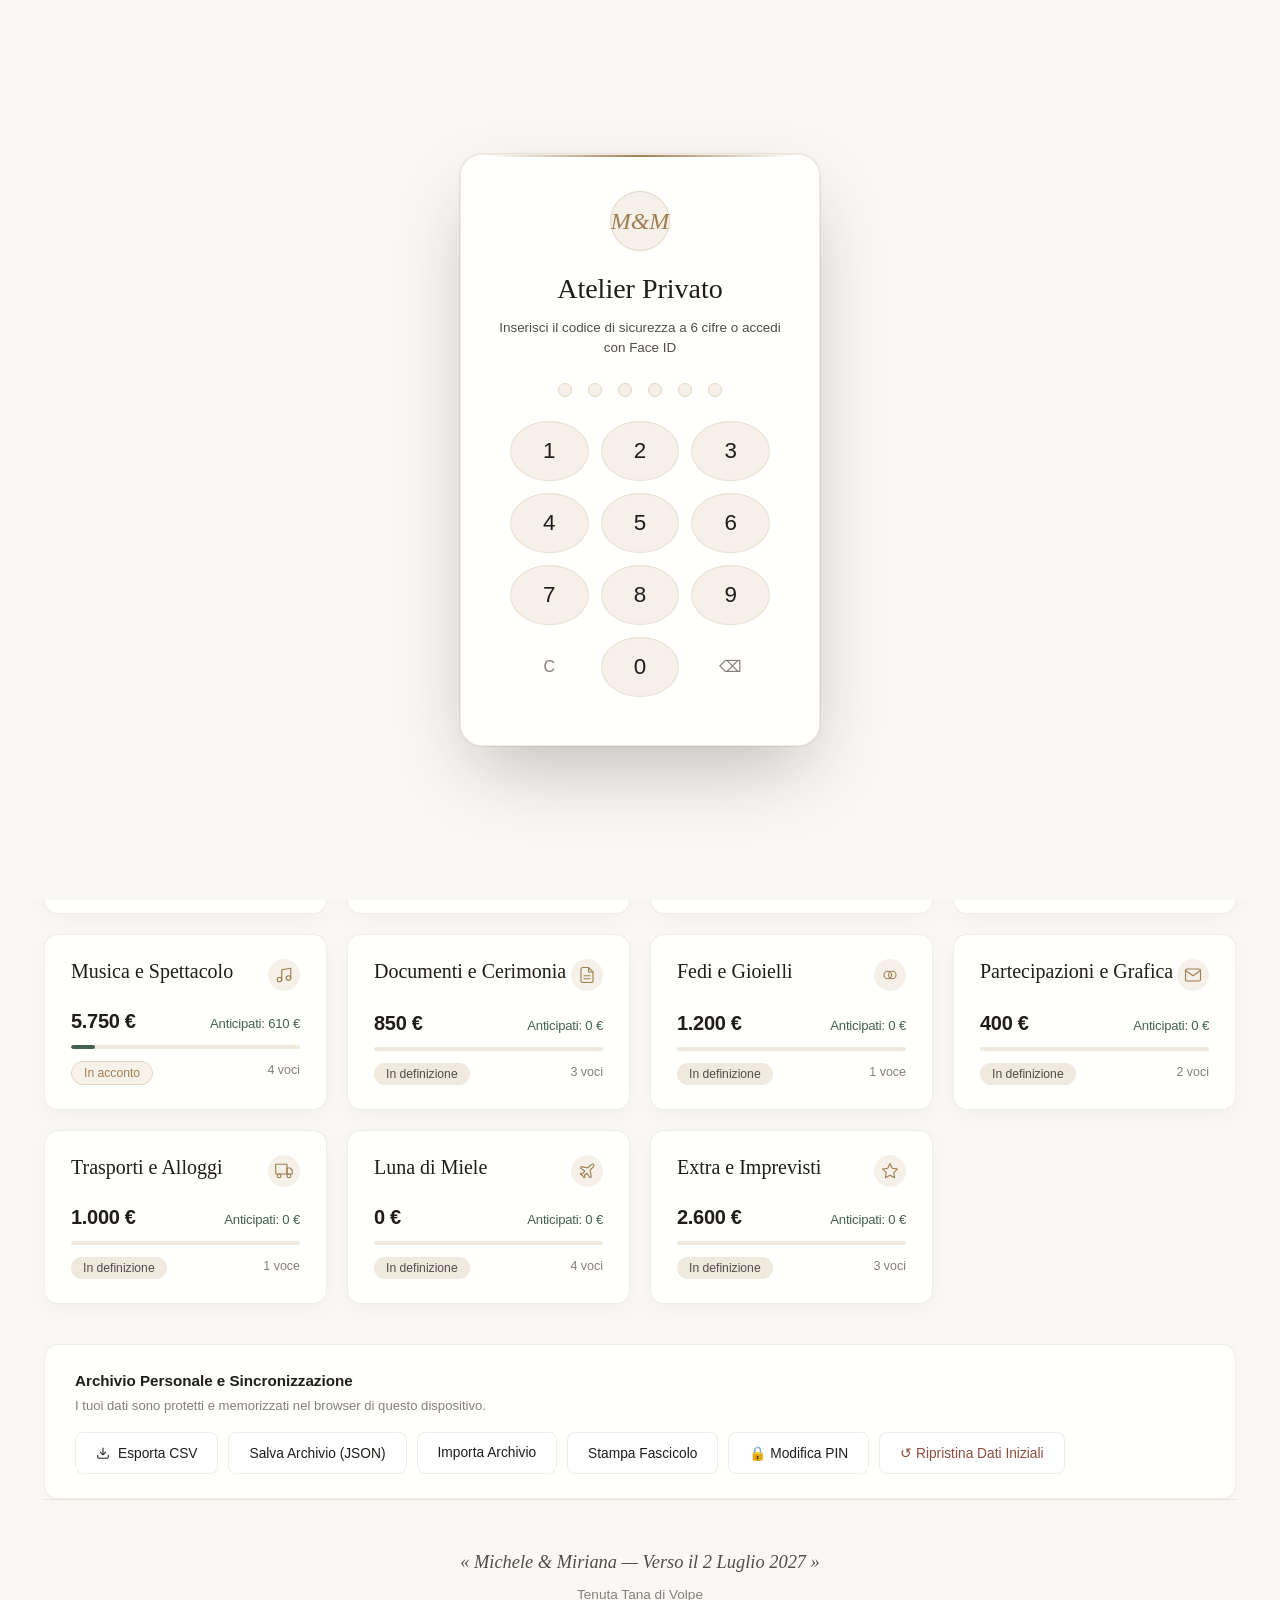
==== commit f3886a8e: "feat(security): suite 27 controlli pre-launch, PIN a 6 cifre (020727), Face ID WebAuthn, PBKDF2 600k" ====
--- a/index.html
+++ b/index.html
@@ -643,45 +643,60 @@
               </select>
             </div>
 
+            <!-- Tipologia Costo: Reale / Contratto vs Stimato -->
             <div class="form-group-noble">
-              <div class="budget-label-row">
-                <label class="form-label-noble" id="lbl-expense-amount" for="expense-budget">Importo (€)</label>
-                <label class="vat-toggle-pill" for="expense-has-vat" title="Spunta per scorporare/aggiungere l'IVA in modo trasparente e persistente">
-                  <input type="checkbox" id="expense-has-vat">
-                  <span>Applica IVA</span>
-                </label>
-              </div>
-
-              <!-- Input importo base (se catering è il prezzo a persona es. 150€, altrimenti totale imponibile) -->
-              <input type="number" id="expense-net-amount" class="form-input-noble num" step="any" min="0" placeholder="0">
-              
-              <!-- Selettore Aliquota e Resoconto Trasparente IVA -->
-              <div class="vat-calculator-bar" id="expense-vat-panel">
-                <div class="vat-rate-selection">
-                  <span class="vat-sub-label">Aliquota:</span>
-                  <label class="vat-radio-chip">
-                    <input type="radio" name="vat-rate" value="10" checked>
-                    <span>10% (Catering / Ristorazione)</span>
+              <label class="form-label-noble" for="expense-is-estimate">Tipologia Costo</label>
+              <select id="expense-is-estimate" class="form-select-noble">
+                <option value="false">🔒 Costo Reale / a Contratto</option>
+                <option value="true">📝 Costo Stimato / da Definire</option>
+              </select>
+            </div>
+          </div>
+
+          <!-- SEZIONE IMPORTI & IVA A LARGHEZZA INTERA -->
+          <div class="expense-pricing-box">
+            <div class="pricing-box-header">
+              <div class="pricing-box-titles">
+                <label class="pricing-box-label" id="lbl-expense-amount" for="expense-net-amount">Prezzo Netto (IVA Esclusa)</label>
+                <span class="pricing-box-hint" id="net-amount-subnote">Prezzo imponibile prima dell'applicazione dell'IVA</span>
+              </div>
+              <label class="vat-switch-pill" for="expense-has-vat">
+                <input type="checkbox" id="expense-has-vat" checked>
+                <span class="vat-switch-text">IVA Applicata</span>
+              </label>
+            </div>
+
+            <div class="pricing-box-body">
+              <div class="pricing-input-wrap">
+                <input type="number" id="expense-net-amount" class="form-input-noble num pricing-main-input" step="any" min="0" placeholder="0">
+                <span class="pricing-currency-symbol">€</span>
+              </div>
+
+              <!-- Dettaglio Formula & Aliquota -->
+              <div class="pricing-calc-strip" id="expense-vat-panel">
+                <div class="pricing-rate-chips">
+                  <label class="rate-chip">
+                    <input type="radio" name="vat-rate" value="10">
+                    <span>10% (Ristorazione)</span>
                   </label>
-                  <label class="vat-radio-chip">
-                    <input type="radio" name="vat-rate" value="22">
-                    <span>22% (Fornitori standard)</span>
+                  <label class="rate-chip">
+                    <input type="radio" name="vat-rate" value="22" checked>
+                    <span>22% (Standard)</span>
                   </label>
-                  <label class="vat-radio-chip">
+                  <label class="rate-chip">
                     <input type="radio" name="vat-rate" value="4">
                     <span>4% (Agevolata)</span>
                   </label>
                 </div>
-                <!-- Resoconto esatto richiesto: 150 + 15 = 165 € -->
-                <div class="vat-formula-equation" id="vat-formula-text">
-                  150 € + 15 € (IVA 10%) = 165 €
+                <div class="pricing-formula-text" id="vat-formula-text">
+                  5.000 € + 1.100 € (IVA 22%) = 6.100 €
                 </div>
               </div>
 
-              <!-- Campo di riepilogo lordo complessivo calcolato -->
-              <div class="budget-total-summary-card">
-                <span class="budget-summary-label" id="budget-summary-label">Budget Complessivo della Spesa:</span>
-                <strong class="budget-summary-val amount text-settled" id="budget-summary-val">0 €</strong>
+              <!-- Riepilogo Totale Finito -->
+              <div class="pricing-total-card">
+                <span class="pricing-total-label" id="budget-summary-label">Budget Complessivo da Coprire:</span>
+                <strong class="pricing-total-number amount" id="budget-summary-val">5.000 €</strong>
                 <input type="hidden" id="expense-budget" value="0">
               </div>
             </div>
@@ -699,13 +714,9 @@
               </select>
             </div>
 
-            <!-- Tipologia Costo: Reale / Contratto vs Stimato -->
             <div class="form-group-noble">
-              <label class="form-label-noble" for="expense-is-estimate">Tipologia Costo</label>
-              <select id="expense-is-estimate" class="form-select-noble">
-                <option value="false">🔒 Costo Reale / a Contratto</option>
-                <option value="true">📝 Costo Stimato / da Definire</option>
-              </select>
+              <label class="form-label-noble" for="expense-staff-count">Personale Staff Presente (pasti 50%)</label>
+              <input type="number" id="expense-staff-count" class="form-input-noble num" min="0" max="50" step="1" value="0">
             </div>
           </div>
 
@@ -1012,14 +1023,16 @@
   <!-- TOAST SHELF -->
   <div class="toast-shelf" id="toast-container"></div>
 
-  <!-- CORTINA DI SICUREZZA PIN SARTORIALE -->
+  <!-- CORTINA DI SICUREZZA PIN SARTORIALE & BIOMETRIA -->
   <div class="pin-gate-overlay is-hidden" id="pin-gate-overlay">
     <div class="pin-gate-card">
       <div class="pin-gate-monogram">M&M</div>
       <h2 class="pin-gate-title">Atelier Privato</h2>
-      <p class="pin-gate-sub">Inserisci il codice di sicurezza per consultare o modificare il piano nozze</p>
+      <p class="pin-gate-sub">Inserisci il codice di sicurezza a 6 cifre o accedi con Face ID</p>
 
       <div class="pin-dots-display" id="pin-dots-display">
+        <span class="pin-dot"></span>
+        <span class="pin-dot"></span>
         <span class="pin-dot"></span>
         <span class="pin-dot"></span>
         <span class="pin-dot"></span>
@@ -1042,6 +1055,17 @@
         <button type="button" class="pin-key" data-key="0">0</button>
         <button type="button" class="pin-key pin-key-action" id="btn-pin-back" title="Indietro">⌫</button>
       </div>
+
+      <!-- Pulsante Alternativo Face ID / Touch ID Biometrico -->
+      <div class="pin-biometrics-container" id="pin-biometrics-container">
+        <button type="button" class="btn-biometrics-touch" id="btn-biometrics-trigger">
+          <svg width="22" height="22" viewBox="0 0 24 24" fill="none" stroke="currentColor" stroke-width="2" stroke-linecap="round" stroke-linejoin="round">
+            <path d="M8 3H5a2 2 0 0 0-2 2v3m18 0V5a2 2 0 0 0-2-2h-3m0 18h3a2 2 0 0 0 2-2v-3M3 16v3a2 2 0 0 0 2 2h3"/>
+            <path d="M9 9h.01M15 9h.01M10 13c.5.5 1.5.5 2 0m-2 4h4"/>
+          </svg>
+          <span id="biometrics-btn-label">Accedi con Face ID</span>
+        </button>
+      </div>
     </div>
   </div>
 
--- a/css/style.css
+++ b/css/style.css
@@ -1007,66 +1007,96 @@
   color: var(--accent-sage);
 }
 
-/* Classi Semantiche per Colonne (Zero Stili Inline) */
+/* Classi Semantiche per Colonne (Zero Stili Inline, Responsive ed Ergonomiche) */
 .col-item {
-  min-width: 220px;
+  min-width: 200px;
+  max-width: 280px;
   text-align: left;
 }
 
 .col-investment {
-  min-width: 120px;
+  min-width: 110px;
   text-align: right;
   font-weight: 600;
+  white-space: nowrap;
 }
 
 .col-advanced {
-  min-width: 190px;
+  min-width: 170px;
   text-align: left;
 }
 
 .col-remaining {
-  min-width: 120px;
+  min-width: 110px;
   text-align: right;
   font-weight: 500;
+  white-space: nowrap;
 }
 
 .col-status {
-  min-width: 140px;
+  min-width: 130px;
   text-align: center;
+  white-space: nowrap;
 }
 
 .col-notes {
-  min-width: 220px;
-  max-width: 300px;
+  min-width: 180px;
+  max-width: 260px;
   text-align: left;
   font-size: 0.82rem;
   color: var(--ink-secondary);
-}
-
-.col-actions {
-  min-width: 70px;
-  text-align: right;
-}
-
-.text-settled {
-  color: var(--accent-sage);
-}
-
-.text-pending {
-  color: var(--ink-secondary);
+  line-height: 1.45;
+}
+
+/* Gestione Intelligente Testi Lunghi: Line Clamp ed Espansione Pulita */
+.notes-clamp-content {
+  display: -webkit-box;
+  -webkit-line-clamp: 2;
+  -webkit-box-orient: vertical;
+  overflow: hidden;
+  text-overflow: ellipsis;
+  word-break: break-word;
+  transition: max-height 0.25s ease;
+}
+
+.notes-clamp-content.is-expanded {
+  -webkit-line-clamp: unset;
+  overflow: visible;
+  white-space: normal;
+}
+
+.notes-expand-toggle {
+  display: inline-block;
+  font-size: 0.72rem;
+  font-weight: 600;
+  color: var(--accent-bronze);
+  background: none;
+  border: none;
+  padding: 2px 0 0 0;
+  cursor: pointer;
+  text-decoration: underline;
+  text-underline-offset: 2px;
+}
+
+.notes-expand-toggle:hover {
+  color: var(--ink-primary);
 }
 
 .item-title {
-  font-weight: 500;
-  color: var(--ink-primary);
-  font-size: 0.95rem;
+  font-weight: 600;
+  color: var(--ink-primary);
+  font-size: 0.92rem;
+  line-height: 1.35;
+  word-break: break-word;
 }
 
 .item-supplier {
-  font-size: 0.78rem;
+  font-size: 0.76rem;
   font-style: italic;
   color: var(--ink-muted);
   margin-top: 2px;
+  display: inline-block;
+  word-break: break-word;
 }
 
 /* Intestazione Categoria nel Ledger */
@@ -1631,6 +1661,7 @@
   grid-template-columns: 1fr 1fr;
   gap: 24px;
   margin-bottom: 24px;
+  align-items: stretch;
 }
 
 @media (max-width: 800px) {
@@ -1643,8 +1674,52 @@
   background: var(--surface-pure);
   border: 1px solid var(--border-hairline);
   border-radius: var(--radius-md);
-  padding: 28px;
+  padding: 24px;
   box-shadow: var(--shadow-card);
+  display: flex;
+  flex-direction: column;
+  height: 100%;
+}
+
+.balance-duo-panel .balance-items-list {
+  flex: 1;
+}
+
+.balance-expense-chip {
+  background: var(--surface-tint);
+  border: 1px solid var(--border-hairline);
+  border-radius: var(--radius-sm);
+  padding: 10px 14px;
+  display: flex;
+  justify-content: space-between;
+  align-items: center;
+  gap: 12px;
+  margin-bottom: 8px;
+}
+
+.balance-chip-info {
+  display: flex;
+  flex-direction: column;
+  min-width: 0;
+  flex: 1;
+}
+
+.balance-chip-title {
+  font-weight: 500;
+  font-size: 0.88rem;
+  color: var(--ink-primary);
+  white-space: nowrap;
+  overflow: hidden;
+  text-overflow: ellipsis;
+}
+
+.balance-chip-supplier {
+  font-size: 0.74rem;
+  color: var(--ink-muted);
+  font-style: italic;
+  white-space: nowrap;
+  overflow: hidden;
+  text-overflow: ellipsis;
 }
 
 .suggestion-box {
@@ -3120,6 +3195,47 @@
   color: var(--accent-bronze);
 }
 
+/* Pulsante Biometrico Face ID / Touch ID */
+.pin-biometrics-container {
+  margin-top: 14px;
+  display: flex;
+  justify-content: center;
+}
+
+.btn-biometrics-touch {
+  display: inline-flex;
+  align-items: center;
+  justify-content: center;
+  gap: 10px;
+  background: var(--surface-tint);
+  border: 1px solid var(--accent-bronze-border);
+  color: var(--accent-bronze);
+  font-family: var(--font-sans);
+  font-size: 0.88rem;
+  font-weight: 600;
+  padding: 10px 18px;
+  border-radius: var(--radius-full);
+  cursor: pointer;
+  transition: all 0.2s ease;
+  user-select: none;
+  -webkit-tap-highlight-color: transparent;
+}
+
+.btn-biometrics-touch:hover {
+  background: var(--surface-warm);
+  border-color: var(--accent-bronze);
+  color: var(--ink-primary);
+  transform: translateY(-1px);
+}
+
+.btn-biometrics-touch:active {
+  transform: scale(0.96);
+}
+
+.btn-biometrics-touch svg {
+  color: var(--accent-bronze);
+}
+
 /* Stili di Stampa per Incontri con i Fornitori */
 @media print {
   body {
@@ -3584,121 +3700,160 @@
   }
 }
 
-/* Calcolatore IVA Dinamico nel Modale Spese */
-.budget-label-row {
-  display: flex;
-  align-items: center;
-  justify-content: space-between;
-  gap: 8px;
-  margin-bottom: 6px;
-}
-
-.budget-label-row .form-label-noble {
-  margin-bottom: 0;
-}
-
-.vat-toggle-pill {
-  display: inline-flex;
-  align-items: center;
-  gap: 6px;
-  padding: 3px 9px;
+/* Riquadro Pricing & IVA ad Alta Sartoria */
+.expense-pricing-box {
+  margin: 16px 0;
+  padding: 16px;
   background: var(--surface-subtle);
   border: 1px solid var(--border-subtle);
+  border-radius: var(--radius-md);
+  display: flex;
+  flex-direction: column;
+  gap: 12px;
+}
+
+.pricing-box-header {
+  display: flex;
+  align-items: center;
+  justify-content: space-between;
+  gap: 12px;
+}
+
+.pricing-box-label {
+  font-family: var(--font-sans);
+  font-size: 0.8rem;
+  font-weight: 700;
+  letter-spacing: 0.05em;
+  text-transform: uppercase;
+  color: var(--ink-primary);
+  margin-bottom: 2px;
+  display: block;
+}
+
+.pricing-box-hint {
+  font-size: 0.72rem;
+  color: var(--ink-secondary);
+  display: block;
+}
+
+.vat-switch-pill {
+  display: inline-flex;
+  align-items: center;
+  gap: 6px;
+  padding: 4px 10px;
+  background: var(--surface-pure);
+  border: 1px solid var(--border-subtle);
   border-radius: var(--radius-full);
-  font-size: 0.72rem;
+  font-size: 0.75rem;
   font-weight: 600;
   color: var(--accent-bronze);
   cursor: pointer;
   user-select: none;
   transition: all 0.2s ease;
-}
-
-.vat-toggle-pill:hover {
+  white-space: nowrap;
+}
+
+.vat-switch-pill:hover {
   background: var(--surface-tint);
   border-color: var(--accent-bronze);
 }
 
-.vat-toggle-pill input[type="checkbox"] {
+.vat-switch-pill input[type="checkbox"] {
   accent-color: var(--accent-bronze);
   cursor: pointer;
-  width: 14px;
-  height: 14px;
+  width: 15px;
+  height: 15px;
   margin: 0;
 }
 
-.vat-calculator-bar {
-  margin-top: 8px;
-  padding: 10px 12px;
-  background: var(--surface-subtle);
-  border: 1px solid var(--border-subtle);
-  border-radius: var(--radius-sm);
+.pricing-box-body {
   display: flex;
   flex-direction: column;
-  gap: 6px;
-}
-
-.vat-rate-selection {
-  display: flex;
-  align-items: center;
+  gap: 10px;
+}
+
+.pricing-input-wrap {
+  position: relative;
+  display: flex;
+  align-items: center;
+}
+
+.pricing-main-input {
+  width: 100%;
+  font-size: 1.25rem !important;
+  font-weight: 700 !important;
+  padding-right: 32px !important;
+  background: var(--surface-pure) !important;
+}
+
+.pricing-currency-symbol {
+  position: absolute;
+  right: 14px;
+  font-size: 1.1rem;
+  font-weight: 600;
+  color: var(--ink-secondary);
+  pointer-events: none;
+}
+
+.pricing-calc-strip {
+  display: flex;
+  align-items: center;
+  justify-content: space-between;
   flex-wrap: wrap;
   gap: 8px;
-}
-
-.vat-sub-label {
-  font-size: 0.72rem;
-  font-weight: 600;
-  text-transform: uppercase;
-  letter-spacing: 0.04em;
-  color: var(--ink-secondary);
-}
-
-.vat-radio-chip {
-  display: inline-flex;
-  align-items: center;
-  gap: 4px;
-  font-size: 0.74rem;
-  font-weight: 500;
-  color: var(--ink-primary);
-  cursor: pointer;
-  user-select: none;
-}
-
-.vat-radio-chip input[type="radio"] {
-  accent-color: var(--accent-bronze);
-  cursor: pointer;
-}
-
-.vat-formula-equation {
-  font-size: 0.82rem;
-  font-weight: 700;
-  color: var(--accent-bronze);
-  background: var(--surface-pure);
-  padding: 6px 10px;
-  border-radius: var(--radius-xs);
-  border: 1px dashed var(--border-subtle);
-  display: inline-block;
-  margin-top: 4px;
-  font-family: 'SF Pro Text', -apple-system, BlinkMacSystemFont, monospace;
-}
-
-.budget-total-summary-card {
-  margin-top: 8px;
   padding: 8px 12px;
   background: var(--surface-pure);
   border: 1px solid var(--border-subtle);
   border-radius: var(--radius-sm);
-  display: flex;
-  align-items: center;
-  justify-content: space-between;
-}
-
-.budget-summary-label {
-  font-size: 0.78rem;
+}
+
+.pricing-rate-chips {
+  display: flex;
+  align-items: center;
+  gap: 8px;
+}
+
+.rate-chip {
+  display: inline-flex;
+  align-items: center;
+  gap: 4px;
+  font-size: 0.74rem;
+  font-weight: 500;
+  color: var(--ink-primary);
+  cursor: pointer;
+  user-select: none;
+}
+
+.rate-chip input[type="radio"] {
+  accent-color: var(--accent-bronze);
+  cursor: pointer;
+}
+
+.pricing-formula-text {
+  font-family: 'SF Pro Text', -apple-system, BlinkMacSystemFont, monospace;
+  font-size: 0.8rem;
+  font-weight: 700;
+  color: var(--accent-bronze);
+}
+
+.pricing-total-card {
+  padding: 10px 14px;
+  background: var(--surface-pure);
+  border: 1px solid var(--accent-sage);
+  border-radius: var(--radius-sm);
+  display: flex;
+  align-items: center;
+  justify-content: space-between;
+}
+
+.pricing-total-label {
+  font-size: 0.8rem;
+  font-weight: 600;
   color: var(--ink-secondary);
-  font-weight: 600;
-}
-
-.budget-summary-val {
-  font-size: 0.95rem;
+}
+
+.pricing-total-number {
+  font-size: 1.15rem;
   font-weight: 700;
-}
+  color: var(--accent-sage);
+}
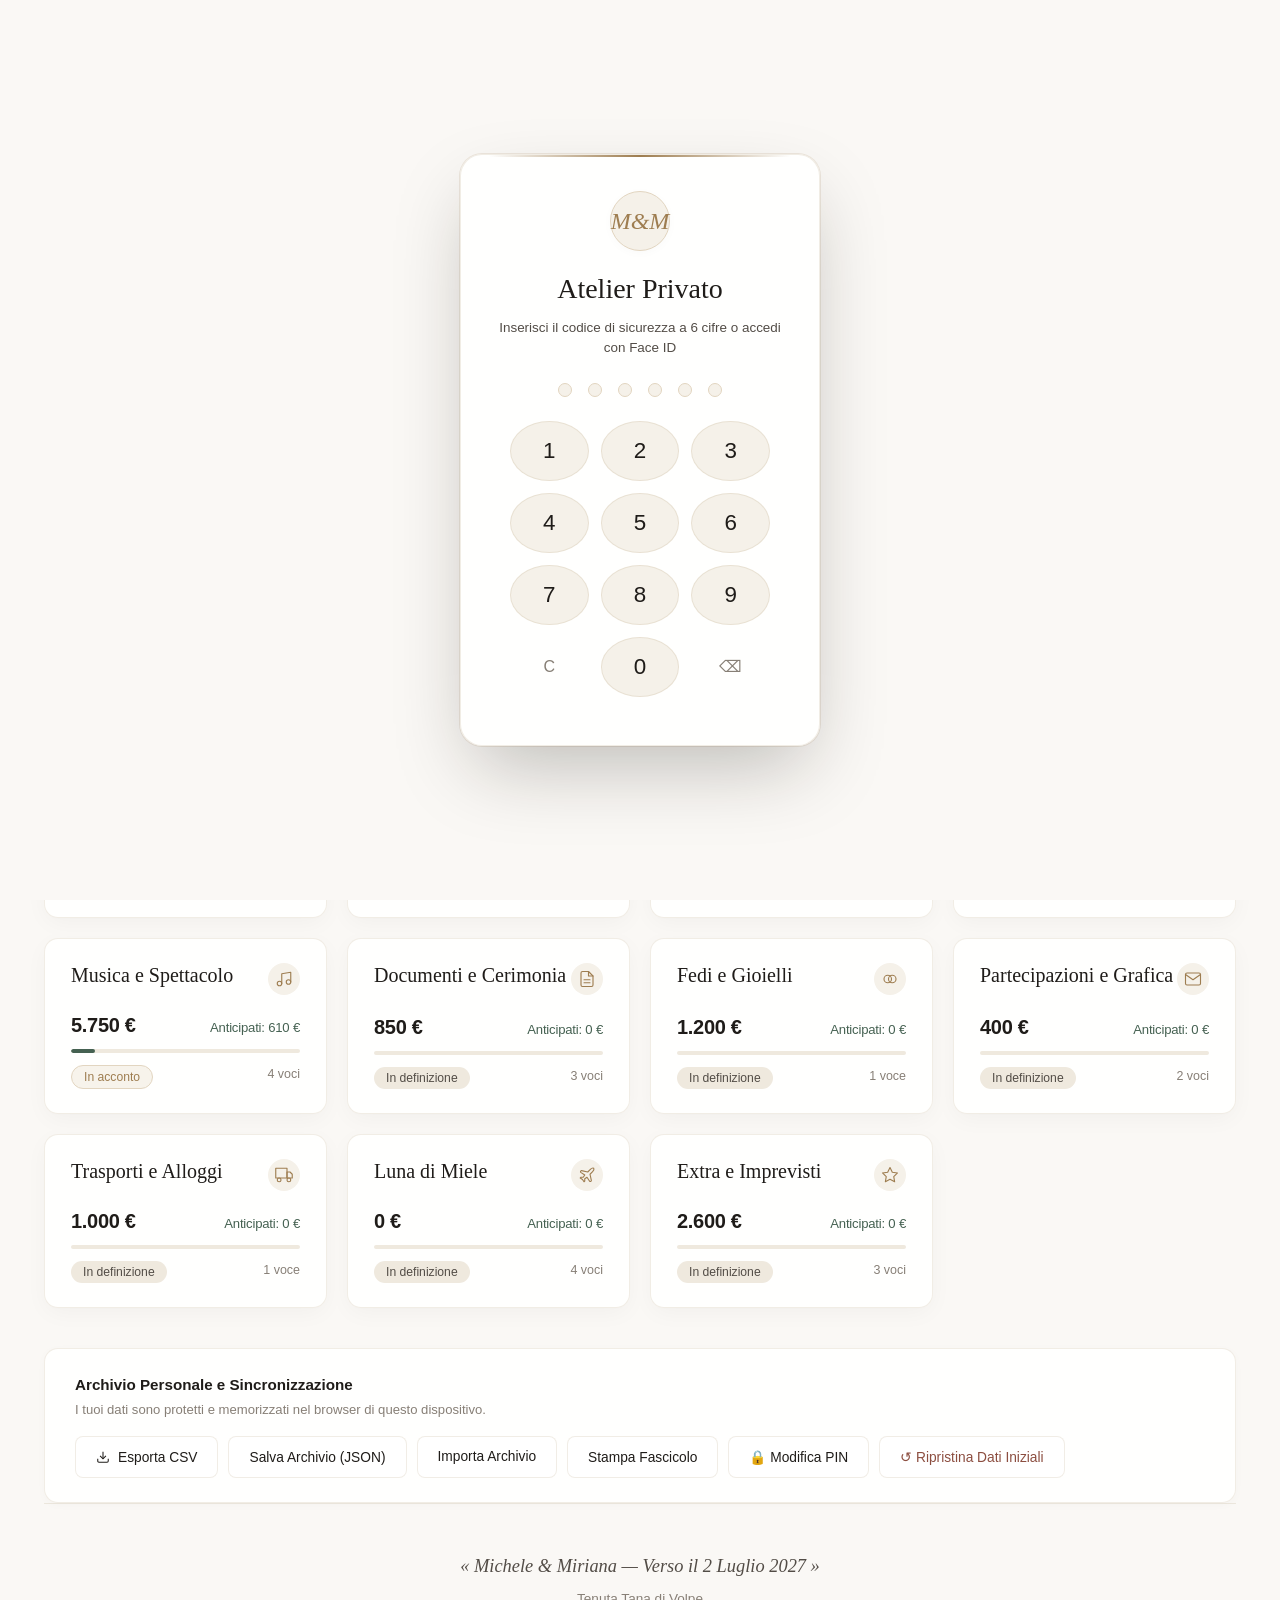
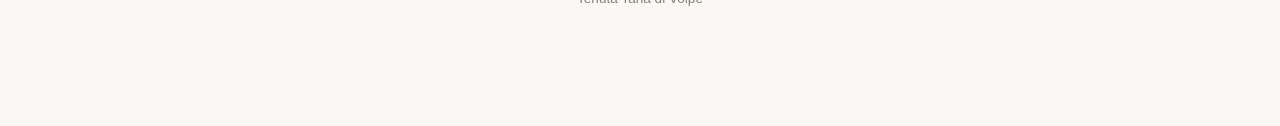
==== commit 2e255520: "feat: modalità privacy bancaria (offuscamento cifre), Scadenziario Cash Flow e Vendor Hub (SW v32)" ====
--- a/index.html
+++ b/index.html
@@ -2,7 +2,7 @@
 <html lang="it">
 <head>
   <meta charset="UTF-8">
-  <meta name="viewport" content="width=device-width, initial-scale=1.0, viewport-fit=cover">
+  <meta name="viewport" content="width=device-width, initial-scale=1.0, maximum-scale=1.0, user-scalable=no, viewport-fit=cover">
   <meta name="apple-mobile-web-app-capable" content="yes">
   <meta name="apple-mobile-web-app-status-bar-style" content="default">
   <meta name="apple-mobile-web-app-title" content="Nozze M&M">
@@ -46,10 +46,21 @@
               <span id="countdown-mins">—</span><small>min</small>
             </div>
           </div>
-          <button type="button" class="btn-sync-badge" id="btn-manual-cloud-sync" title="Tocca per aggiornare subito dal Cloud">
-            <span class="sync-dot" id="sync-status-dot"></span>
-            <span id="sync-status-text">Sincronizzato</span>
-          </button>
+          <div class="header-actions-row">
+            <button type="button" class="btn-privacy-toggle" id="btn-privacy-toggle" title="Nascondi o mostra importi sensibili">
+              <span id="privacy-icon-wrap">
+                <svg width="15" height="15" viewBox="0 0 24 24" fill="none" stroke="currentColor" stroke-width="2" stroke-linecap="round" stroke-linejoin="round">
+                  <path d="M1 12s4-8 11-8 11 8 11 8-4 8-11 8-11-8-11-8z"></path>
+                  <circle cx="12" cy="12" r="3"></circle>
+                </svg>
+              </span>
+              <span id="privacy-label">Offusca Importi</span>
+            </button>
+            <button type="button" class="btn-sync-badge" id="btn-manual-cloud-sync" title="Tocca per aggiornare subito dal Cloud">
+              <span class="sync-dot" id="sync-status-dot"></span>
+              <span id="sync-status-text">Sincronizzato</span>
+            </button>
+          </div>
         </div>
       </div>
 
@@ -76,6 +87,14 @@
             <svg width="15" height="15" viewBox="0 0 24 24" fill="none" stroke="currentColor" stroke-width="1.8"><path d="M17 21v-2a4 4 0 0 0-4-4H5a4 4 0 0 0-4 4v2"/><circle cx="9" cy="7" r="4"/><path d="M23 21v-2a4 4 0 0 0-3-3.87"/><path d="M16 3.13a4 4 0 0 1 0 7.75"/></svg>
             <span>Ospiti &<br>Doni</span>
           </button>
+          <button class="nav-link-btn" data-tab="schedule">
+            <svg width="15" height="15" viewBox="0 0 24 24" fill="none" stroke="currentColor" stroke-width="1.8"><rect x="3" y="4" width="18" height="18" rx="2" ry="2"/><line x1="16" y1="2" x2="16" y2="6"/><line x1="8" y1="2" x2="8" y2="6"/><line x1="3" y1="10" x2="21" y2="10"/></svg>
+            <span>Scadenze &<br>Cash Flow</span>
+          </button>
+          <button class="nav-link-btn" data-tab="vendors">
+            <svg width="15" height="15" viewBox="0 0 24 24" fill="none" stroke="currentColor" stroke-width="1.8"><path d="M22 19a2 2 0 0 1-2 2H4a2 2 0 0 1-2-2V5a2 2 0 0 1 2-2h5l2 3h9a2 2 0 0 1 2 2z"/></svg>
+            <span>Fornitori &<br>Contratti</span>
+          </button>
         </nav>
       </div>
     </header>
@@ -573,6 +592,106 @@
 
       <!-- LISTA DEGLI INVITATI A CARD ERGONOMICHE -->
       <div class="guests-grid" id="guests-grid-container">
+        <!-- Generato dinamicamente -->
+      </div>
+    </div>
+
+    <!-- ======================================================================
+         VISTA 6: SCADENZIARIO & CASH FLOW (CALENDARIO PAGAMENTI)
+         ====================================================================== -->
+    <div id="view-schedule" class="app-view-tab is-hidden">
+      <!-- HERO SCADENZIARIO -->
+      <section class="schedule-hero-panel">
+        <div class="schedule-stat-card">
+          <span class="stat-eyebrow">Scadenze Imminenti (30 gg)</span>
+          <div class="stat-hero-number amount text-accent-terracotta" id="schedule-urgent-amount">0 €</div>
+          <div class="stat-caption">
+            <span id="schedule-urgent-count">0 pagamenti</span> in scadenza a breve
+          </div>
+        </div>
+
+        <div class="schedule-stat-card">
+          <span class="stat-eyebrow">Totale da Saldare Entro il Matrimonio</span>
+          <div class="stat-hero-number amount" id="schedule-total-pending">0 €</div>
+          <div class="stat-caption">
+            Distribuiti sui mesi fino al 2 Luglio 2027
+          </div>
+        </div>
+
+        <div class="schedule-stat-card">
+          <span class="stat-eyebrow">Stato Copertura Mese Corrente</span>
+          <div class="stat-hero-number text-accent-sage" id="schedule-month-status">Regolare</div>
+          <div class="stat-caption" id="schedule-month-desc">
+            Pianificazione allineata con l'accumulo mensile
+          </div>
+        </div>
+      </section>
+
+      <!-- BARRA FILTRI SCADENZIARIO -->
+      <div class="schedule-toolbar">
+        <div class="filter-controls-group">
+          <select id="filter-schedule-time" class="filter-select-noble">
+            <option value="all">Tutte le Scadenze</option>
+            <option value="upcoming">Prossimi 30 giorni</option>
+            <option value="overdue">Scadute / In ritardo</option>
+            <option value="settled">Già saldate</option>
+          </select>
+        </div>
+      </div>
+
+      <!-- TIMELINE / LISTA SCADENZE PER MESE -->
+      <div class="schedule-timeline-container" id="schedule-timeline-container">
+        <!-- Generato dinamicamente -->
+      </div>
+    </div>
+
+    <!-- ======================================================================
+         VISTA 7: FORNITORI & CONTRATTI (VENDOR HUB DEDICATO)
+         ====================================================================== -->
+    <div id="view-vendors" class="app-view-tab is-hidden">
+      <!-- HERO VENDOR HUB -->
+      <section class="vendors-hero-panel">
+        <div class="vendors-stat-card">
+          <span class="stat-eyebrow">Atelier & Partner Registrati</span>
+          <div class="stat-hero-number" id="vendors-total-count">0</div>
+          <div class="stat-caption">Fornitori e professionisti coinvolti</div>
+        </div>
+
+        <div class="vendors-stat-card">
+          <span class="stat-eyebrow">Stato Accordi Contrattuali</span>
+          <div class="vendors-pipeline-summary" id="vendors-pipeline-summary">
+            <!-- Badges pipeline contratti -->
+          </div>
+          <div class="stat-caption">Dalla ricerca iniziale al saldo completo</div>
+        </div>
+
+        <div class="vendors-stat-card">
+          <span class="stat-eyebrow">Importo Contrattualizzato</span>
+          <div class="stat-hero-number amount" id="vendors-contract-amount">0 €</div>
+          <div class="stat-caption">Copertura contrattuale garantita</div>
+        </div>
+      </section>
+
+      <!-- BARRA FILTRI FORNITORI -->
+      <div class="vendors-toolbar">
+        <div class="filter-controls-group">
+          <div class="search-input-wrap">
+            <svg class="search-icon" width="14" height="14" viewBox="0 0 24 24" fill="none" stroke="currentColor" stroke-width="2"><circle cx="11" cy="11" r="8"/><line x1="21" y1="21" x2="16.65" y2="16.65"/></svg>
+            <input type="text" id="search-vendors" class="search-field" placeholder="Cerca fornitore o servizio...">
+          </div>
+          <select id="filter-vendors-status" class="filter-select-noble">
+            <option value="all">Tutti gli Stati Contratto</option>
+            <option value="da_contattare">Da Contattare</option>
+            <option value="preventivo">In Preventivo</option>
+            <option value="firmato">Contratto Firmato</option>
+            <option value="acconto">Acconto Versato</option>
+            <option value="saldato">Completamente Saldato</option>
+          </select>
+        </div>
+      </div>
+
+      <!-- GRIGLIA SCHEDE FORNITORI CON CALL / EMAIL RAPIDA -->
+      <div class="vendors-grid" id="vendors-grid-container">
         <!-- Generato dinamicamente -->
       </div>
     </div>
@@ -779,6 +898,30 @@
             </div>
           </div>
 
+          <!-- Dettagli Fornitore & Scadenziario -->
+          <div class="form-grid-3">
+            <div class="form-group-noble">
+              <label class="form-label-noble" for="expense-due-date">Data Scadenza / Saldo</label>
+              <input type="date" id="expense-due-date" class="form-input-noble">
+            </div>
+
+            <div class="form-group-noble">
+              <label class="form-label-noble" for="expense-supplier-phone">Telefono Fornitore</label>
+              <input type="tel" id="expense-supplier-phone" class="form-input-noble" placeholder="Es. +39 340 1234567">
+            </div>
+
+            <div class="form-group-noble">
+              <label class="form-label-noble" for="expense-contract-status">Fase Contratto</label>
+              <select id="expense-contract-status" class="form-select-noble">
+                <option value="da_contattare">Da Contattare</option>
+                <option value="preventivo">In Preventivo</option>
+                <option value="firmato">Contratto Firmato</option>
+                <option value="acconto">Acconto Versato</option>
+                <option value="saldato">Completamente Saldato</option>
+              </select>
+            </div>
+          </div>
+
           <!-- Componenti Staff da conteggiare al Catering (50%) -->
           <div class="form-group-noble" id="expense-staff-group">
             <label class="form-label-noble" for="expense-staff-count">
--- a/css/style.css
+++ b/css/style.css
@@ -71,6 +71,12 @@
   box-sizing: border-box;
   margin: 0;
   padding: 0;
+}
+
+html, body {
+  touch-action: pan-x pan-y;
+  -webkit-text-size-adjust: 100%;
+  text-size-adjust: 100%;
 }
 
 body {
@@ -3857,3 +3863,390 @@
   font-weight: 700;
   color: var(--accent-sage);
 }
+
+/* ==========================================================================
+   MODALITÀ PRIVACY BANCARIA (OFFUSCAMENTO CIFRE & IMPORTI)
+   ========================================================================== */
+.header-actions-row {
+  display: flex;
+  align-items: center;
+  gap: 8px;
+  flex-wrap: wrap;
+}
+
+.btn-privacy-toggle {
+  display: inline-flex;
+  align-items: center;
+  gap: 6px;
+  background: var(--surface-pure);
+  border: 1px solid var(--border-subtle);
+  padding: 4px 12px;
+  border-radius: var(--radius-full);
+  font-family: var(--font-sans);
+  font-size: 0.74rem;
+  font-weight: 500;
+  color: var(--ink-secondary);
+  cursor: pointer;
+  transition: all 0.2s ease;
+  user-select: none;
+  -webkit-tap-highlight-color: transparent;
+}
+
+.btn-privacy-toggle:hover {
+  background: var(--surface-tint);
+  border-color: var(--accent-bronze);
+  color: var(--ink-primary);
+}
+
+.btn-privacy-toggle.is-active {
+  background: var(--accent-bronze-light);
+  border-color: var(--accent-bronze);
+  color: var(--accent-bronze);
+  font-weight: 600;
+}
+
+/* Regole di offuscamento attivo per tutte le cifre */
+body.privacy-masked .amount,
+body.privacy-masked .num,
+body.privacy-masked .currency,
+body.privacy-masked .col-investment,
+body.privacy-masked .col-remaining,
+body.privacy-masked .stat-hero-number,
+body.privacy-masked .cat-card-amounts,
+body.privacy-masked .balance-chip-amount,
+body.privacy-masked .balance-hero-amount,
+body.privacy-masked .gift-amount,
+body.privacy-masked .pricing-total-number,
+body.privacy-masked .statement-footer-amount,
+body.privacy-masked .settlement-amount {
+  filter: blur(7px);
+  user-select: none;
+  cursor: pointer;
+  transition: filter 0.25s cubic-bezier(0.4, 0, 0.2, 1);
+}
+
+/* Hover temporaneo su desktop se l'utente vuole sbirciare un singolo valore */
+body.privacy-masked .amount:hover,
+body.privacy-masked .num:hover,
+body.privacy-masked .stat-hero-number:hover,
+body.privacy-masked .balance-chip-amount:hover {
+  filter: blur(0px);
+}
+
+/* Griglia form a 3 colonne per dettagli fornitore e scadenze */
+.form-grid-3 {
+  display: grid;
+  grid-template-columns: repeat(3, 1fr);
+  gap: 14px;
+}
+
+@media (max-width: 768px) {
+  .form-grid-3 {
+    grid-template-columns: 1fr;
+    gap: 12px;
+  }
+}
+
+/* ==========================================================================
+   VISTA SCADENZIARIO & CASH FLOW (CALENDARIO PAGAMENTI)
+   ========================================================================== */
+.schedule-hero-panel,
+.vendors-hero-panel {
+  display: grid;
+  grid-template-columns: repeat(3, 1fr);
+  gap: 16px;
+  margin-bottom: 24px;
+}
+
+@media (max-width: 840px) {
+  .schedule-hero-panel,
+  .vendors-hero-panel {
+    grid-template-columns: 1fr;
+    gap: 12px;
+  }
+}
+
+.schedule-stat-card,
+.vendors-stat-card {
+  background: var(--surface-pure);
+  border: 1px solid var(--border-hairline);
+  border-radius: var(--radius-md);
+  padding: 18px 20px;
+  box-shadow: var(--shadow-card);
+  display: flex;
+  flex-direction: column;
+  justify-content: space-between;
+}
+
+.schedule-toolbar,
+.vendors-toolbar {
+  display: flex;
+  align-items: center;
+  justify-content: space-between;
+  gap: 14px;
+  margin-bottom: 20px;
+  flex-wrap: wrap;
+}
+
+.schedule-timeline-container {
+  display: flex;
+  flex-direction: column;
+  gap: 20px;
+}
+
+.schedule-month-group {
+  background: var(--surface-pure);
+  border: 1px solid var(--border-hairline);
+  border-radius: var(--radius-md);
+  padding: 18px 20px;
+  box-shadow: var(--shadow-card);
+}
+
+.schedule-month-header {
+  display: flex;
+  align-items: center;
+  justify-content: space-between;
+  border-bottom: 1px solid var(--border-hairline);
+  padding-bottom: 12px;
+  margin-bottom: 14px;
+}
+
+.schedule-month-title {
+  font-family: var(--font-serif);
+  font-size: 1.25rem;
+  font-weight: 600;
+  color: var(--ink-primary);
+  display: flex;
+  align-items: center;
+  gap: 8px;
+}
+
+.schedule-month-total {
+  font-size: 0.92rem;
+  font-weight: 700;
+  color: var(--accent-bronze);
+}
+
+.schedule-item-card {
+  display: flex;
+  align-items: center;
+  justify-content: space-between;
+  padding: 12px 14px;
+  background: var(--surface-tint);
+  border-radius: var(--radius-sm);
+  margin-bottom: 10px;
+  border-left: 4px solid var(--accent-bronze);
+  transition: all 0.2s ease;
+}
+
+.schedule-item-card:last-child {
+  margin-bottom: 0;
+}
+
+.schedule-item-card.is-settled {
+  border-left-color: var(--accent-sage);
+  opacity: 0.85;
+}
+
+.schedule-item-card.is-urgent {
+  border-left-color: var(--accent-terracotta);
+  background: var(--accent-terracotta-soft);
+}
+
+.schedule-item-info {
+  display: flex;
+  flex-direction: column;
+  gap: 3px;
+}
+
+.schedule-item-title {
+  font-weight: 600;
+  font-size: 0.95rem;
+  color: var(--ink-primary);
+}
+
+.schedule-item-meta {
+  font-size: 0.8rem;
+  color: var(--ink-muted);
+  display: flex;
+  align-items: center;
+  gap: 8px;
+  flex-wrap: wrap;
+}
+
+.schedule-item-amounts {
+  text-align: right;
+  display: flex;
+  flex-direction: column;
+  gap: 3px;
+}
+
+.schedule-due-tag {
+  font-size: 0.76rem;
+  padding: 2px 8px;
+  border-radius: var(--radius-full);
+  font-weight: 600;
+}
+
+.schedule-due-tag.urgent {
+  background: #FFE8E5;
+  color: var(--accent-terracotta);
+}
+
+.schedule-due-tag.upcoming {
+  background: var(--accent-bronze-light);
+  color: var(--accent-bronze);
+}
+
+.schedule-due-tag.settled {
+  background: var(--accent-sage-soft);
+  color: var(--accent-sage);
+}
+
+/* ==========================================================================
+   VISTA FORNITORI & CONTRATTI (VENDOR HUB)
+   ========================================================================== */
+.vendors-grid {
+  display: grid;
+  grid-template-columns: repeat(auto-fill, minmax(320px, 1fr));
+  gap: 18px;
+}
+
+@media (max-width: 600px) {
+  .vendors-grid {
+    grid-template-columns: 1fr;
+  }
+}
+
+.vendor-card {
+  background: var(--surface-pure);
+  border: 1px solid var(--border-hairline);
+  border-radius: var(--radius-md);
+  padding: 18px;
+  box-shadow: var(--shadow-card);
+  display: flex;
+  flex-direction: column;
+  justify-content: space-between;
+  gap: 14px;
+  transition: transform 0.2s ease, box-shadow 0.2s ease;
+}
+
+.vendor-card:hover {
+  transform: translateY(-2px);
+  box-shadow: var(--shadow-hover);
+}
+
+.vendor-card-header {
+  display: flex;
+  align-items: flex-start;
+  justify-content: space-between;
+  gap: 12px;
+}
+
+.vendor-name {
+  font-family: var(--font-serif);
+  font-size: 1.25rem;
+  font-weight: 600;
+  color: var(--ink-primary);
+  line-height: 1.25;
+}
+
+.vendor-service-tag {
+  font-size: 0.78rem;
+  color: var(--ink-muted);
+  margin-top: 2px;
+}
+
+.vendor-status-pill {
+  font-size: 0.74rem;
+  font-weight: 600;
+  padding: 3px 10px;
+  border-radius: var(--radius-full);
+  white-space: nowrap;
+}
+
+.vendor-status-pill.da_contattare {
+  background: var(--surface-warm);
+  color: var(--ink-muted);
+}
+
+.vendor-status-pill.preventivo {
+  background: #FFF3DB;
+  color: #B58500;
+}
+
+.vendor-status-pill.firmato {
+  background: var(--accent-bronze-light);
+  color: var(--accent-bronze);
+}
+
+.vendor-status-pill.acconto {
+  background: #E8F0FE;
+  color: #1A73E8;
+}
+
+.vendor-status-pill.saldato {
+  background: var(--accent-sage-soft);
+  color: var(--accent-sage);
+}
+
+.vendor-financial-row {
+  display: flex;
+  align-items: center;
+  justify-content: space-between;
+  padding: 10px 12px;
+  background: var(--surface-tint);
+  border-radius: var(--radius-sm);
+  font-size: 0.85rem;
+}
+
+.vendor-notes-box {
+  font-size: 0.82rem;
+  color: var(--ink-secondary);
+  background: var(--surface-warm);
+  padding: 8px 12px;
+  border-radius: var(--radius-xs);
+  line-height: 1.4;
+  font-style: italic;
+}
+
+.vendor-actions-row {
+  display: flex;
+  align-items: center;
+  gap: 8px;
+  margin-top: auto;
+}
+
+.btn-vendor-action {
+  flex: 1;
+  display: inline-flex;
+  align-items: center;
+  justify-content: center;
+  gap: 6px;
+  background: var(--surface-pure);
+  border: 1px solid var(--border-subtle);
+  border-radius: var(--radius-full);
+  padding: 6px 12px;
+  font-size: 0.78rem;
+  font-weight: 600;
+  color: var(--ink-secondary);
+  text-decoration: none;
+  transition: all 0.2s ease;
+  cursor: pointer;
+}
+
+.btn-vendor-action:hover {
+  background: var(--accent-bronze-light);
+  border-color: var(--accent-bronze);
+  color: var(--accent-bronze);
+}
+
+.btn-vendor-action.call {
+  color: var(--accent-sage);
+  border-color: rgba(69, 97, 81, 0.3);
+}
+
+.btn-vendor-action.call:hover {
+  background: var(--accent-sage-soft);
+  border-color: var(--accent-sage);
+}
